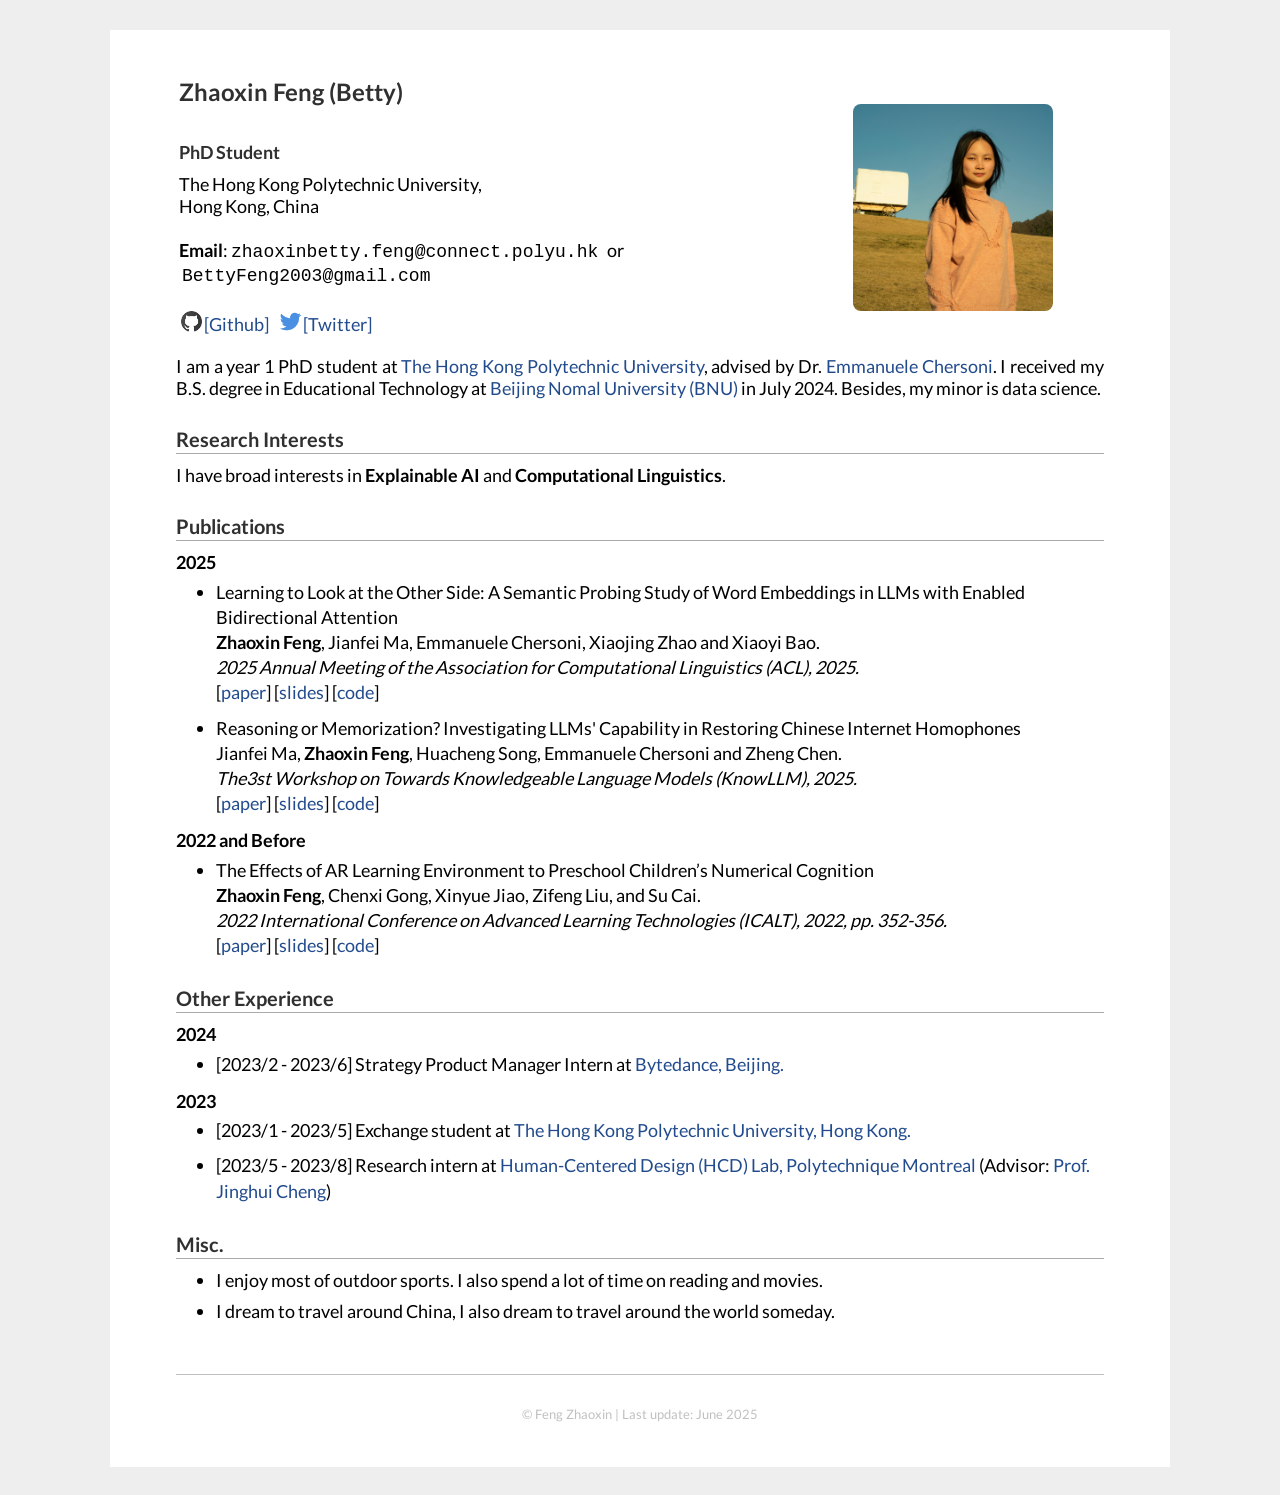
==== index.html @ 7f2de6f5 "add knowFM paper" ====
<!DOCTYPE html PUBLIC "-//W3C//DTD XHTML 1.1//EN"
  "http://www.w3.org/TR/xhtml11/DTD/xhtml11.dtd">
<html xmlns="http://www.w3.org/1999/xhtml" xml:lang="en">
<head>
<link rel="shortcut icon" href="myIcon.ico">
<meta http-equiv="Content-Type" content="text/html;charset=utf-8" />
<meta name="keywords" content="Zhaoxin Feng"> 
<meta name="description" content="Zhaoxin Feng's Homepage">
<link rel="stylesheet" href="jemdoc.css" type="text/css">
<title>Zhaoxin Feng's Homepage</title>

</head>
<body>
<div id="layout-content" style="margin-top:25px">
<table>
	<tbody>
		<tr>
			<td width="670">
				<div id="toptitle">					
					<h1> Zhaoxin Feng (Betty) </h1> 
				</div>

				<h3>PhD Student</h3>
				<p>
					The Hong Kong Polytechnic University, <br>
					Hong Kong, China <br>
					<br>
					<b>Email</b>: <tt>zhaoxinbetty.feng@connect.polyu.hk</tt> &nbsp or  &nbsp<tt>BettyFeng2003@gmail.com</tt> <br>
					<br>
					<!-- <a href="https://iwangjian.github.io/pdf/Jian_Wang_CV.pdf"><img src="pic/cv-96.png" height="25px" style="margin-bottom:-3px" >[Curriculum Vitae]</a> &nbsp -->
					<!-- <a href=""><img src="pic/cv-96.png" height="25px" style="margin-bottom:-3px" >[Curriculum Vitae]</a> &nbsp -->
					<a href="https://github.com/Zhaoxin-Feng"><img src="pic/github-96.png" height="25px" style="margin-bottom:-3px">[Github]</a> &nbsp
					<!-- <a href="https://zhaoxin-feng.github.io/pdf/recommodation_letter.pdf"><img src="pic/google-scholar-96.png" height="25px" style="margin-bottom:-3px">[Recommendation Letter]</a> &nbsp -->
					<a href="https://twitter.com/FengZhaoxin"><img src="pic/twitter-90.png" height="25px" style="margin-bottom:-3px">[Twitter]</a>
				
				</p>
			
			</td>
			<td>
				<img src="pic/zhaoxin.png" id="potrait" width="200"><br>
			</td>
		</tr><tr>
	</tr></tbody>
</table>


<p style="text-align:justify";>
	I am a year 1 PhD student at <a href="https://www.polyu.edu.hk/">The Hong Kong Polytechnic University</a>, 
	advised by Dr. <a href="https://scholar.google.com/citations?user=_W8e_r8AAAAJ&hl=en&oi=ao" target="_blank"> Emmanuele Chersoni</a>.
	I received my B.S. degree in Educational Technology at <a href="https://english.bnu.edu.cn/">Beijing Nomal University (BNU)</a> in July 2024. Besides, my minor is data science.
</p>


<h2>Research Interests</h2>
<p style="text-align:justify";>
	I have broad interests in <b>Explainable AI</b> and <b>Computational Linguistics</b>. 
	</ul>
</p>

<!-- <h2>Core Coursework</h2>
<ul>
	<li> 
		<b>[Computer Science]:</b> Deep Learning(92), Introduction to Interactive Python Programming(91), Introduction to Pattern Recognition(80), 
		Computer Programming(91), Computer Network(93), VR/AR Scenario Design(98), Design and Development of Multimedia and Online Teaching Resources(94)
		Fundamentals of Computer Application(98),Object-Oriented Programming Java(96), Principles of Database Systems(79), Operating systems(94), 
		Principles of Computer Organization(81), Software Engineering(Not Yet Scored), Computer Network Programming(Not Yet Scored), Data Structure(Not Yet Scored)
	</li>
	<li> 
		<b>[Mathemetics]:</b> Discrete Mathematics(99), Mathematical modeling(92), Probability Theory and Mathematical Statistics(94), Multivariable Calculus and Linear Algebra(87), 
		Single Variable Calculus(84), Probability Theory and Stochastic Processes(86)
    </li>
    <li> 
		<b>[Others]:</b> Information Resource Retrieval and Utilization(96)
	</li>
</ul> -->


<h2>Publications</h2> 
<!-- <p><b>Currently Writing</b></p>
<ul>
	<li> <p style="margin-left: 0px; line-height: 140%; margin-top: 10px; margin-bottom: 10px;">
		A study on the vocational competitiveness of education subjective students: Based on text mining methods<br> 
		<b>Zhaoxin Feng</b> and Jiang Han<br> 
		Role: Texting mining and thesis writing.
	    </p> 
    </li> -->
</ul>

<p><b>2025</b></p>
<ul>
	<li> <p style="margin-left: 0px; line-height: 140%; margin-top: 10px; margin-bottom: 10px;">
		Learning to Look at the Other Side: A Semantic Probing Study of Word Embeddings in LLMs with Enabled Bidirectional Attention<br> 
		<b>Zhaoxin Feng</b>, Jianfei Ma, Emmanuele Chersoni, Xiaojing Zhao and Xiaoyi Bao. <br> 
		<i>2025 Annual Meeting of the Association for Computational Linguistics (ACL), 2025.</i> <br>
		[<a href="https://zhaoxin-feng.github.io/pdf/ACL2025.pdf">paper</a>]
		[<a href="https://zhaoxin-feng.github.io/pdf/ACL2025_slides.pdf">slides</a>]
		[<a href="https://github.com/Zhaoxin-Feng/semantic-probing-2025">code</a>]<br>
	    </p> 
    </li>
	<li> <p style="margin-left: 0px; line-height: 140%; margin-top: 10px; margin-bottom: 10px;">
		Reasoning or Memorization? Investigating LLMs' Capability in Restoring Chinese Internet Homophones<br> 
		Jianfei Ma, <b>Zhaoxin Feng</b>, Huacheng Song, Emmanuele Chersoni and Zheng Chen. <br> 
		<i>The3st Workshop on Towards Knowledgeable Language Models (KnowLLM), 2025.</i> <br>
		[<a href="">paper</a>]
		[<a href="">slides</a>]
		[<a href="">code</a>]<br>
	    </p> 
    </li>
</ul>

<p><b>2022 and Before</b></p>
<ul>
	<li> <p style="margin-left: 0px; line-height: 140%; margin-top: 10px; margin-bottom: 10px;">
		The Effects of AR Learning Environment to Preschool Children’s Numerical Cognition<br> 
		<b>Zhaoxin Feng</b>, Chenxi Gong, Xinyue Jiao, Zifeng Liu, and Su Cai. <br> 
		<i>2022 International Conference on Advanced Learning Technologies (ICALT), 2022, pp. 352-356.</i> <br>
		[<a href="https://zhaoxin-feng.github.io/pdf/Conference_Paper.pdf">paper</a>]
		[<a href="https://zhaoxin-feng.github.io/pdf/slides.pdf">slides</a>]
		[<a href="https://github.com/Zhaoxin-Feng/NumbersWonderland">code</a>]<br>
	    </p> 
    </li>
</ul>


<!-- <h2>Award</h2>
<ul style="list-style-type:none"> 
<p style="line-height: 120%; margin-left: 0px; margin-top: 8pt; margin-bottom: 8pt;">
	<li>
		[International][2021/11] Gold Award of <a href="https://2021.igem.org/Main_Page">
			International Genetically Engineered Machine competition </a>
	</li>
	<li>
		[National][2021/12] Second Prize of <a href="https://www.cms.org.cn/en/">
			15th Chinese Mathematics Competition</a>
	</li>
	<li>
		[National][2021/7] First Prize of <a href="http://www.eaedu.org.cn/">
			National English Proficiency Competition for Colleges and Universities</a>
	</li>
	<li>
		[University][2022/12] First-Class Academic Scholarship of Beijing Normal University
	</li>
	<li>
		[University][2022/12] First Prize Scholarship for Competitions
	</li>
	<li>
		[University][2022/12] Merit Award for Outstanding Students
	</li>
	<li>
		[University][2022/12] Volunteer Service Award
	</li>
	<li>
		[University][2022/8] Third Prize of Jingshi undergraduate student research competition
	</li>
	<li>
		[University][2022/6] Third Prize of Beijing Normal University Innovation and Entrepreneurship Competition
	</li>
	<li>
		[University][2021/12] Second-Class Academic Scholarship of Beijing Normal University
	</li>
	<li>
		[University][2021/12] Second Prize Scholarship for Competitions
	</li>
</p>
</ul> -->

<h2>Other Experience</h2> 
<!-- <p><b>2021</b></p>
<ul>
	<li> <p style="margin-left: 0px; line-height: 140%; margin-top: 10px; margin-bottom: 10px;">
		[2021/5 - 2021/11] Research intern at <a href="https://ar.bnu.edu.cn/">"AR/VR"+ education lab</a> (Advisor: <a href="https://scholar.google.com/citations?user=WJH4yHUAAAAJ&hl=en">Prof. Su Cai</a>)<br>
		Project: The Effects of AR Learning Environment to Preschool Children’s Numerical Cognition<br> 
		Role: Application Developing, experiment design, data analysis, and paper writing.<a href="https://zhaoxin-feng.github.io/pdf/recommodation_letter.pdf">[Reference letter]</a>
	    </p> 
    </li>
</ul> -->
<!-- <p><b>2022</b></p>
<ul>
	<li> <p style="margin-left: 0px; line-height: 140%; margin-top: 10px; margin-bottom: 10px;">
		[2022/4 - 2023/5] Project participant (Advisor: <a href="https://scholar.google.com/citations?user=Eqs5QwwAAAAJ&hl=zh-CN">Prof. Renfen Hu</a>)<br> 
		Project: Development of a Multidimensional Chinese Educational Text Evaluation System <br>
		Role: Proposal design, feature engineering, model training.
	    </p> 
    </li>
	<li> <p style="margin-left: 0px; line-height: 140%; margin-top: 10px; margin-bottom: 10px;">
		[2022/10 - 2023/1] Research intern at <a href="http://english.psych.cas.cn/">Institute of psychology, Chinese Academy of Sciences</a> (Advisor: <a href="https://scholar.google.com/citations?user=59HM5VgAAAAJ&hl=en">Prof. Jingyu Zhang</a>)<br>
		Role: Data analysis (Python and R).<a href="https://zhaoxin-feng.github.io/pdf/CAS_reference_letter.pdf">[Reference letter]</a>
	    </p> 
    </li>
</ul> -->
<p><b>2024</b></p>
<ul>
	<li> <p style="margin-left: 0px; line-height: 140%; margin-top: 10px; margin-bottom: 10px;">
		[2023/2 - 2023/6] Strategy Product Manager Intern at <a href="https://www.bytedance.com/en/">Bytedance, Beijing.</a> 
    </li>
</ul>

<p><b>2023</b></p>
<ul>
	<!-- <li> <p style="margin-left: 0px; line-height: 140%; margin-top: 10px; margin-bottom: 10px;">
		[2023/2 - 2023/5] Project participant (Advisor: <a href="https://scholar.google.com/citations?user=TJxt0-0AAAAJ&hl=en">Prof. Jingjing Zhang</a>)<br> 
		Project: A study on the vocational competitiveness of education subjective students: Based on text mining methods <br>
		Role: Crawling data, proposal design, texting mining and paper writing.
	    </p> 
    </li> -->
	<li> <p style="margin-left: 0px; line-height: 140%; margin-top: 10px; margin-bottom: 10px;">
		[2023/1 - 2023/5] Exchange student at <a href="https://www.polyu.edu.hk/">The Hong Kong Polytechnic University, Hong Kong.</a> 
    </li>
	<li> <p style="margin-left: 0px; line-height: 140%; margin-top: 10px; margin-bottom: 10px;">
		[2023/5 - 2023/8] Research intern at <a href="https://jhcheng.me/lab/">Human-Centered Design (HCD) Lab, Polytechnique Montreal</a> (Advisor: <a href="https://scholar.google.com/citations?hl=en&user=ebhZJVEAAAAJ&view_op=list_works&sortby=pubdate">Prof. Jinghui Cheng</a>)<br>
		<!-- Project: Understanding the Characteristics of internet slangs in Open Source Issue Discussions<br> 
		Role: Crawling data, proposal design, text mining. -->
	    </p> 
    </li>
</ul>

<!-- <h2>Others</h2>
<p style="margin-left: 0px; line-height: 120%; margin-top: 15px; margin-bottom: 15px;">
    <strong>Skills</strong> <br> 
</p>
	<ul style="list-style-type:none">
		<li>Python, Java, C, Git, HTML, CSS, JavaScript, PHP, Pytorch, Tensorflow 2, Flask, Unity3D, Vuforia</li>
		<li>Chinese (native) , English (IELTS 7.0), Cantonese(beginner)</li>
	</ul>
	
<p style="margin-left: 0px; line-height: 120%; margin-top: 15px; margin-bottom: 15px;">
    <strong> Coding projects of some courses</strong> <br>
</p>
	<ul style="list-style-type:none">
		<li>Designed and developed an application which aimed to help children learn arithmetic by Unity3D and Vuforia.[<a href="https://github.com/Zhaoxin-Feng/NumbersWonderland">code</a>]</li>
		<li>Implemented Some machine learning algorithms by Python.[<a href="https://github.com/Zhaoxin-Feng/Python-machine-learning">code</a>]</li>
		<li>Completed a CNN project "Deep learning-based face age prediction" by using Pytorch. [<a href="https://zhaoxin-feng.github.io/pdf/CNN_pre.pdf">slides</a>]
		<li>Develop some interesting Java applications.[<a href="https://github.com/Zhaoxin-Feng/Java_applications">code</a>]</li>
		<li>Developed an robot by RASA (an open-source machine learning framework to automate text-based conversations).[<a href="https://github.com/Zhaoxin-Feng/A_RASA_Project">code</a>]</li>
		<li>Designed and developed a book recommendation system (used HTML, CSS, JavaScript, PHP, apache), which would provide a reading ability test to confirm 
			student’s reading level in advance.[<a href="https://github.com/Zhaoxin-Feng/BookSystemWeb">code</a>]</li>
		<li>Implemented Some machine learning algorithms by R.[<a href="https://github.com/Zhaoxin-Feng/R_scripts">code</a>]</li>
	</ul> -->


<!-- <h2>Useful Resources</h2> -->
<!-- <ul style="list-style-type:none">

	<li> <a href="https://aideadlin.es/?sub=ML,NLP,DM" target="_blank">⏳ AI Conference Deadlines</a>: Countdowns to top CV/NLP/ML/Robotics/AI conference deadlines. </li>
	<li> <a href="https://www.bilibili.com/video/BV18v411n7mr" target="_blank">📝 Writing Perfect Papers</a>: A long talk on how to write perfect papers (by Prof. Baochun Li @UofT). </li>
	<li> <a href="https://ruder.io/" target="_blank">📰 Sebastian Ruder's Blog</a>: Sebastian Ruder's blog with deep insights about NLP/ML/DL.</li>
	<li> <a href="https://lilianweng.github.io/" target="_blank">🍑 Lilian Weng's Blog</a>:  Lilian Weng's blog with broad learning notes about DL/NLP.</li>
	<li> <a href="https://jalammar.github.io/" target="_blank">📸 Jay Alammar's Blog</a>: Visualizations and animations for many language models (Transformer, BERT, etc). </li>
	<li> <a href="https://kexue.fm/" target="_blank">📡 Scientific Spaces</a>: Jianlin Su's blog (in Chinese) about ML|NLP theories with deep explorations.</li>
	<li> <a href="https://github.com/zhijing-jin/nlp-phd-global-equality" target="_blank">👩‍🎓 Global Equality for PhDs</a>: Resources to help global equality for PhDs in NLP/AI. </li>
	
</ul> -->

<h2> Misc. </h2>
<ul>
    <li> <p>
		  I enjoy most of outdoor sports. I also spend a lot of time on reading and movies. </p> 
	</li>
	<li> <p>
		I dream to travel around China, I also dream to travel around the world someday.</p> 
	</li>
</ul>


<div id="footer">
	<div id="footer-text"></div>
        <!-- <p><center>
      	<div id="clustrmaps-widget" style="width:10%">
		<script type="text/javascript" id="clstr_globe" src="//cdn.clustrmaps.com/globe.js?d=wqRaVUI2MAtD2jUaE9nacGIJuhOtnMyYPFP9kaKVCrs"></script>
        </div> -->
	<p>
		<center>
        <br> &copy; Feng Zhaoxin | Last update: June 2025
		</center>
	</p>		
</div>

</body>
</html>
---- jemdoc.css ----
/* Default css file for jemdoc. */

/* latin-ext */
@font-face {
	font-family: 'Lato';
	font-style: normal;
	font-weight: 100;
	src: url(fonts/lato/S6u8w4BMUTPHh30AUi-qNiXg7eU0.woff2) format('woff2');
	unicode-range: U+0100-024F, U+0259, U+1E00-1EFF, U+2020, U+20A0-20AB, U+20AD-20CF, U+2113, U+2C60-2C7F, U+A720-A7FF;
}
/* latin */
@font-face {
	font-family: 'Lato';
	font-style: normal;
	font-weight: 100;
	src: url(fonts/lato/S6u8w4BMUTPHh30AXC-qNiXg7Q.woff2) format('woff2');
	unicode-range: U+0000-00FF, U+0131, U+0152-0153, U+02BB-02BC, U+02C6, U+02DA, U+02DC, U+2000-206F, U+2074, U+20AC, U+2122, U+2191, U+2193, U+2212, U+2215, U+FEFF, U+FFFD;
}
/* latin-ext */
@font-face {
	font-family: 'Lato';
	font-style: normal;
	font-weight: 300;
	src: url(fonts/lato/S6u9w4BMUTPHh7USSwaPGQ3q5d0N7w.woff2) format('woff2');
	unicode-range: U+0100-024F, U+0259, U+1E00-1EFF, U+2020, U+20A0-20AB, U+20AD-20CF, U+2113, U+2C60-2C7F, U+A720-A7FF;
}
/* latin */
@font-face {
	font-family: 'Lato';
	font-style: normal;
	font-weight: 300;
	src: url(fonts/lato/S6u9w4BMUTPHh7USSwiPGQ3q5d0.woff2) format('woff2');
	unicode-range: U+0000-00FF, U+0131, U+0152-0153, U+02BB-02BC, U+02C6, U+02DA, U+02DC, U+2000-206F, U+2074, U+20AC, U+2122, U+2191, U+2193, U+2212, U+2215, U+FEFF, U+FFFD;
}
/* latin-ext */
@font-face {
	font-family: 'Lato';
	font-style: normal;
	font-weight: 400;
	src: url(fonts/lato/S6uyw4BMUTPHjxAwXiWtFCfQ7A.woff2) format('woff2');
	unicode-range: U+0100-024F, U+0259, U+1E00-1EFF, U+2020, U+20A0-20AB, U+20AD-20CF, U+2113, U+2C60-2C7F, U+A720-A7FF;
}
/* latin */
@font-face {
	font-family: 'Lato';
	font-style: normal;
	font-weight: 400;
	src: url(fonts/lato/S6uyw4BMUTPHjx4wXiWtFCc.woff2) format('woff2');
	unicode-range: U+0000-00FF, U+0131, U+0152-0153, U+02BB-02BC, U+02C6, U+02DA, U+02DC, U+2000-206F, U+2074, U+20AC, U+2122, U+2191, U+2193, U+2212, U+2215, U+FEFF, U+FFFD;
}
/* latin-ext */
@font-face {
	font-family: 'Lato';
	font-style: normal;
	font-weight: 700;
	src: url(fonts/lato/S6u9w4BMUTPHh6UVSwaPGQ3q5d0N7w.woff2) format('woff2');
	unicode-range: U+0100-024F, U+0259, U+1E00-1EFF, U+2020, U+20A0-20AB, U+20AD-20CF, U+2113, U+2C60-2C7F, U+A720-A7FF;
}
/* latin */
@font-face {
	font-family: 'Lato';
	font-style: normal;
	font-weight: 700;
	src: url(fonts/lato/S6u9w4BMUTPHh6UVSwiPGQ3q5d0.woff2) format('woff2');
	unicode-range: U+0000-00FF, U+0131, U+0152-0153, U+02BB-02BC, U+02C6, U+02DA, U+02DC, U+2000-206F, U+2074, U+20AC, U+2122, U+2191, U+2193, U+2212, U+2215, U+FEFF, U+FFFD;
  }
  /* latin-ext */
  @font-face {
	font-family: 'Lato';
	font-style: normal;
	font-weight: 900;
	src: url(fonts/lato/S6u9w4BMUTPHh50XSwaPGQ3q5d0N7w.woff2) format('woff2');
	unicode-range: U+0100-024F, U+0259, U+1E00-1EFF, U+2020, U+20A0-20AB, U+20AD-20CF, U+2113, U+2C60-2C7F, U+A720-A7FF;
}
/* latin */
@font-face {
	font-family: 'Lato';
	font-style: normal;
	font-weight: 900;
	src: url(fonts/lato/S6u9w4BMUTPHh50XSwiPGQ3q5d0.woff2) format('woff2');
	unicode-range: U+0000-00FF, U+0131, U+0152-0153, U+02BB-02BC, U+02C6, U+02DA, U+02DC, U+2000-206F, U+2074, U+20AC, U+2122, U+2191, U+2193, U+2212, U+2215, U+FEFF, U+FFFD;
}
  
table#tlayout {
    border: none;
    border-collapse: separate;
    background: white;
}
/*
body {
	background: white;
	padding-bottom: 8px;
	margin: 0;
}
*/
html {
  background-color: #eeeeee; 
}

body { 
  font-family: 'Lato', Calibri, sans-serif;
  color: #000;
  background-color: #ffffff; 
  text-align:left; /* for IE */
  margin-top: 30px; 
  margin-bottom: 30px;
  margin-left: auto;
  margin-right: auto;
  padding-left:  50px;
  padding-right: 50px;
  padding-top: 10px;
  padding-bottom: 30px;
  max-width: 960px;
}

#layout-menu {
	background: #f6f6f6;
	border: 1px solid #dddddd;
	padding-top: 0.5em;
	padding-left: 8px;
	padding-right: 8px;
	font-size: 1.0em;
	width: auto;
	white-space: nowrap;
    text-align: left;
    vertical-align: top;
}

#layout-menu td {
	background: #f4f4f4;
    vertical-align: top;
}

#layout-content {
	padding-top: 0.0em;
	padding-left: 1.0em;
	padding-right: 1.0em;
    border: none;
    background: white;
    text-align: left;
    vertical-align: top;
}

#layout-menu a {
	line-height: 1.5em;
	margin-left: 0.5em;
}

pre, tt {
	font-size: 18px;
}

a, a > tt {
	color: #224b8d;
	text-decoration: none;
}

a:hover {
	border-bottom: 1px gray dotted;
}

#layout-menu a.current:link, #layout-menu a.current:visited {
	color: #022b6d;
	border-bottom: 1px gray solid;
}
#layout-menu a:link, #layout-menu a:visited, #layout-menu a:hover {
	color: #527bbd;
	text-decoration: none;
}
#layout-menu a:hover {
	text-decoration: none;
}

div.menu-category {
	border-bottom: 1px solid gray;
	margin-top: 0.8em;
	padding-top: 0.2em;
	padding-bottom: 0.1em;
	font-weight: bold;
}

div.menu-item {
	padding-left: 16px;
	text-indent: -16px;
}

div#toptitle {
	padding-bottom: 0.2em;
	margin-bottom: 1.5em;
	/*border-bottom: 3px double gray;*/
}

/* Reduce space if we begin the page with a title. */
div#toptitle + h2, div#toptitle + h3 {
	margin-top: 0em;
}

div#subtitle {
	margin-top: 0.0em;
	margin-bottom: 0.0em;
	padding-top: 0em;
	padding-bottom: 0.1em;
}

em {
	font-style: italic;
}

strong {
	font-weight: bold;
}

h1, h2, h3 {
	font-weight: 700;
	margin-top: 0.7em;
	margin-bottom: 0.5em;
	padding-bottom: 0.2em;
	line-height: 1.0;
	padding-top: 0.5em;
	border-bottom: 1px solid #aaaaaa;
}

h1 {
	font-size: 24px;
	padding-bottom: 0.3em;
	color: #313030;
}

h2 {
	font-size: 20px;
	padding-top: 0.8em;
	color:#313030;
}

h3 {
	font-size: 18px;
	border-bottom: none;
	color: #313030;
}

h2 + h3 {
    padding-top: 0.2em;
}

p {
	font-family: 'Lato';
	font-style: normal;
	font-size: 18px;
	font-weight: 400;
	margin-top: 0.0em;
	margin-bottom: 0.8em;
	padding: 0;
	line-height: 22px;
}

pre {
	padding: 0;
	margin: 0;
}

div#footer {
	font-size: small;
	border-top: 1px solid #c0c0c0;
	padding-top: 0.1em;
	margin-top: 4.0em;
	color: #c0c0c0;
}

div#footer a {
	color: #80a0b0;
}

div#footer-text {
	float: left;
	padding-bottom: 8px;
}

ul, ol, dl {
	margin-top: 0.2em;
	padding-top: 0;
	margin-bottom: 0.8em;
}

dt {
	margin-top: 0.5em;
	margin-bottom: 0;
}

dl {
	margin-left: 20px;
}

dd {
	color: #222222;
}

dd > *:first-child {
	margin-top: 0;
}

ul {
	list-style-position: outside;
	list-style-type: disc;
}

p + ul, p + ol {
	margin-top: -0.5em;
}

li {
	font-size: 18px;
	margin-top:0.5em;
}

ol {
	list-style-position: outside;
	list-style-type: decimal;
}

li p, dd p {
	margin-bottom: 0.3em;
}


ol ol {
	list-style-type: lower-alpha;
}

ol ol ol {
	list-style-type: lower-roman;
}

p + div.codeblock {
	margin-top: -0.6em;
}

div.codeblock, div.infoblock {
	margin-right: 0%;
	margin-top: 1.2em;
	margin-bottom: 1.3em;
}

div.blocktitle {
	font-weight: bold;
	color: #cd7b62;
	margin-top: 1.2em;
	margin-bottom: 0.1em;
}

div.blockcontent {
	border: 1px solid silver;
	padding: 0.3em 0.5em;
}

div.infoblock > div.blockcontent {
	background: #ffffee;
}

div.blockcontent p + ul, div.blockcontent p + ol {
	margin-top: 0.4em;
}

div.infoblock p {
	margin-bottom: 0em;
}

div.infoblock li p, div.infoblock dd p {
	margin-bottom: 0.5em;
}

div.infoblock p + p {
	margin-top: 0.8em;
}

div.codeblock > div.blockcontent {
	background: #f6f6f6;
}

span.pycommand {
	color: #000070;
}

span.statement {
	color: #008800;
}
span.builtin {
	color: #000088;
}
span.special {
	color: #990000;
}
span.operator {
	color: #880000;
}
span.error {
	color: #aa0000;
}
span.comment, span.comment > *, span.string, span.string > * {
	color: #606060;
}

@media print {
	#layout-menu { display: none; }
}

#fwtitle {
	margin: 2px;
}

#fwtitle #toptitle {
	padding-left: 0.5em;
	margin-bottom: 0.5em;
}

#layout-content h1:first-child, #layout-content h2:first-child, #layout-content h3:first-child {
	margin-top: -0.7em;
}

div#toptitle h1, #layout-content div#toptitle h1 {
	margin-bottom: 0.0em;
	padding-bottom: 0.1em;
	padding-top: 0;
	margin-top: 0.5em;
	border-bottom: none;
}

img.eq {
	padding: 0;
	padding-left: 0.1em;
	padding-right: 0.1em;
	margin: 0;
}

img.eqwl {
	padding-left: 2em;
	padding-top: 0.6em;
	padding-bottom: 0.2em;
	margin: 0;
}

table + table {
    margin-top: 1em;
}

tr.heading {
    font-weight: bold;
    border-bottom: 2px solid black;
}

img {
    border-radius: 1em;
}
#potrait{
	border-radius: 0.5em;
}
table.imgtable, table.imgtable td {
    border: none;
    text-align: left;
}
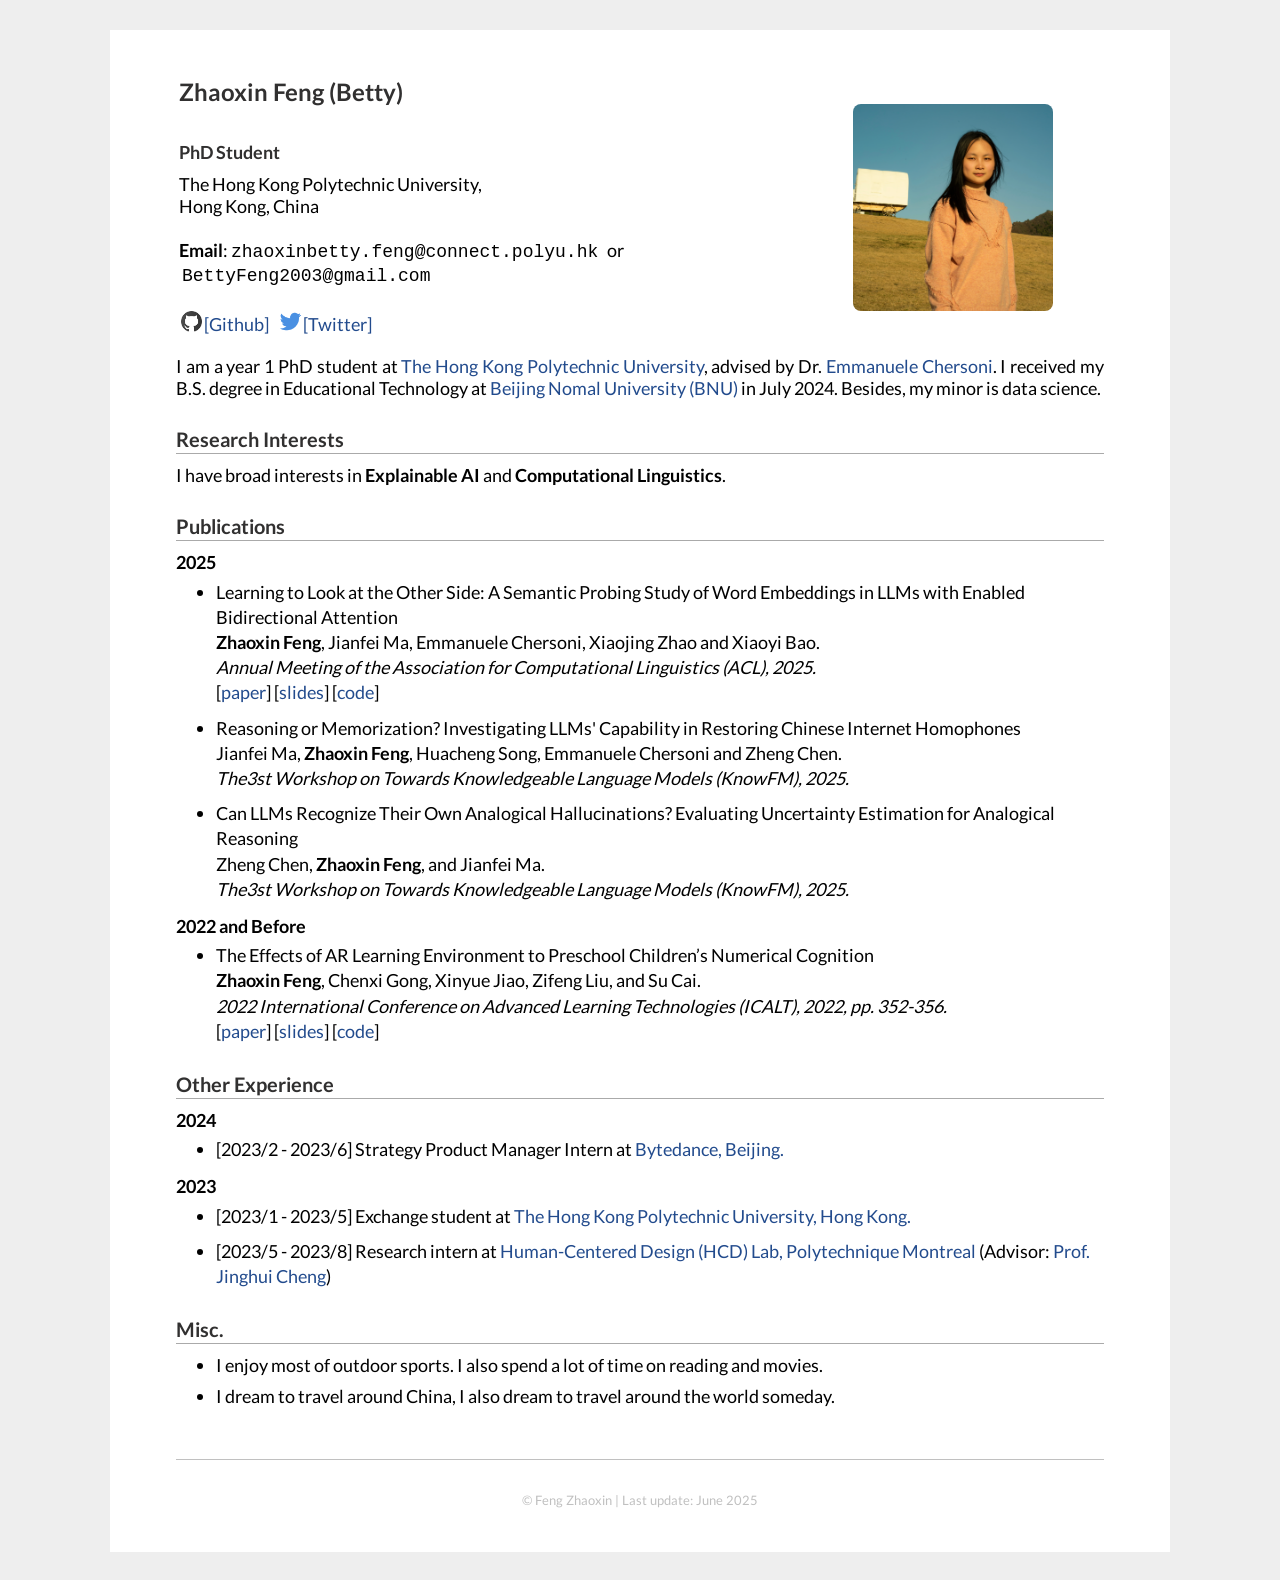
==== commit 39adb19d: "add a new paper" ====
--- a/index.html
+++ b/index.html
@@ -91,7 +91,7 @@
 	<li> <p style="margin-left: 0px; line-height: 140%; margin-top: 10px; margin-bottom: 10px;">
 		Learning to Look at the Other Side: A Semantic Probing Study of Word Embeddings in LLMs with Enabled Bidirectional Attention<br> 
 		<b>Zhaoxin Feng</b>, Jianfei Ma, Emmanuele Chersoni, Xiaojing Zhao and Xiaoyi Bao. <br> 
-		<i>2025 Annual Meeting of the Association for Computational Linguistics (ACL), 2025.</i> <br>
+		<i>Annual Meeting of the Association for Computational Linguistics (ACL), 2025.</i> <br>
 		[<a href="https://zhaoxin-feng.github.io/pdf/ACL2025.pdf">paper</a>]
 		[<a href="https://zhaoxin-feng.github.io/pdf/ACL2025_slides.pdf">slides</a>]
 		[<a href="https://github.com/Zhaoxin-Feng/semantic-probing-2025">code</a>]<br>
@@ -100,10 +100,19 @@
 	<li> <p style="margin-left: 0px; line-height: 140%; margin-top: 10px; margin-bottom: 10px;">
 		Reasoning or Memorization? Investigating LLMs' Capability in Restoring Chinese Internet Homophones<br> 
 		Jianfei Ma, <b>Zhaoxin Feng</b>, Huacheng Song, Emmanuele Chersoni and Zheng Chen. <br> 
-		<i>The3st Workshop on Towards Knowledgeable Language Models (KnowLLM), 2025.</i> <br>
-		[<a href="">paper</a>]
+		<i>The3st Workshop on Towards Knowledgeable Language Models (KnowFM), 2025.</i> <br>
+		<!-- [<a href="">paper</a>]
 		[<a href="">slides</a>]
-		[<a href="">code</a>]<br>
+		[<a href="">code</a>]<br> -->
+	    </p> 
+    </li>
+		<li> <p style="margin-left: 0px; line-height: 140%; margin-top: 10px; margin-bottom: 10px;">
+		Can LLMs Recognize Their Own Analogical Hallucinations? Evaluating Uncertainty Estimation for Analogical Reasoning<br> 
+		Zheng Chen, <b>Zhaoxin Feng</b>, and Jianfei Ma. <br> 
+		<i>The3st Workshop on Towards Knowledgeable Language Models (KnowFM), 2025.</i> <br>
+		<!-- [<a href="">paper</a>]
+		[<a href="">slides</a>]
+		[<a href="">code</a>]<br> -->
 	    </p> 
     </li>
 </ul>
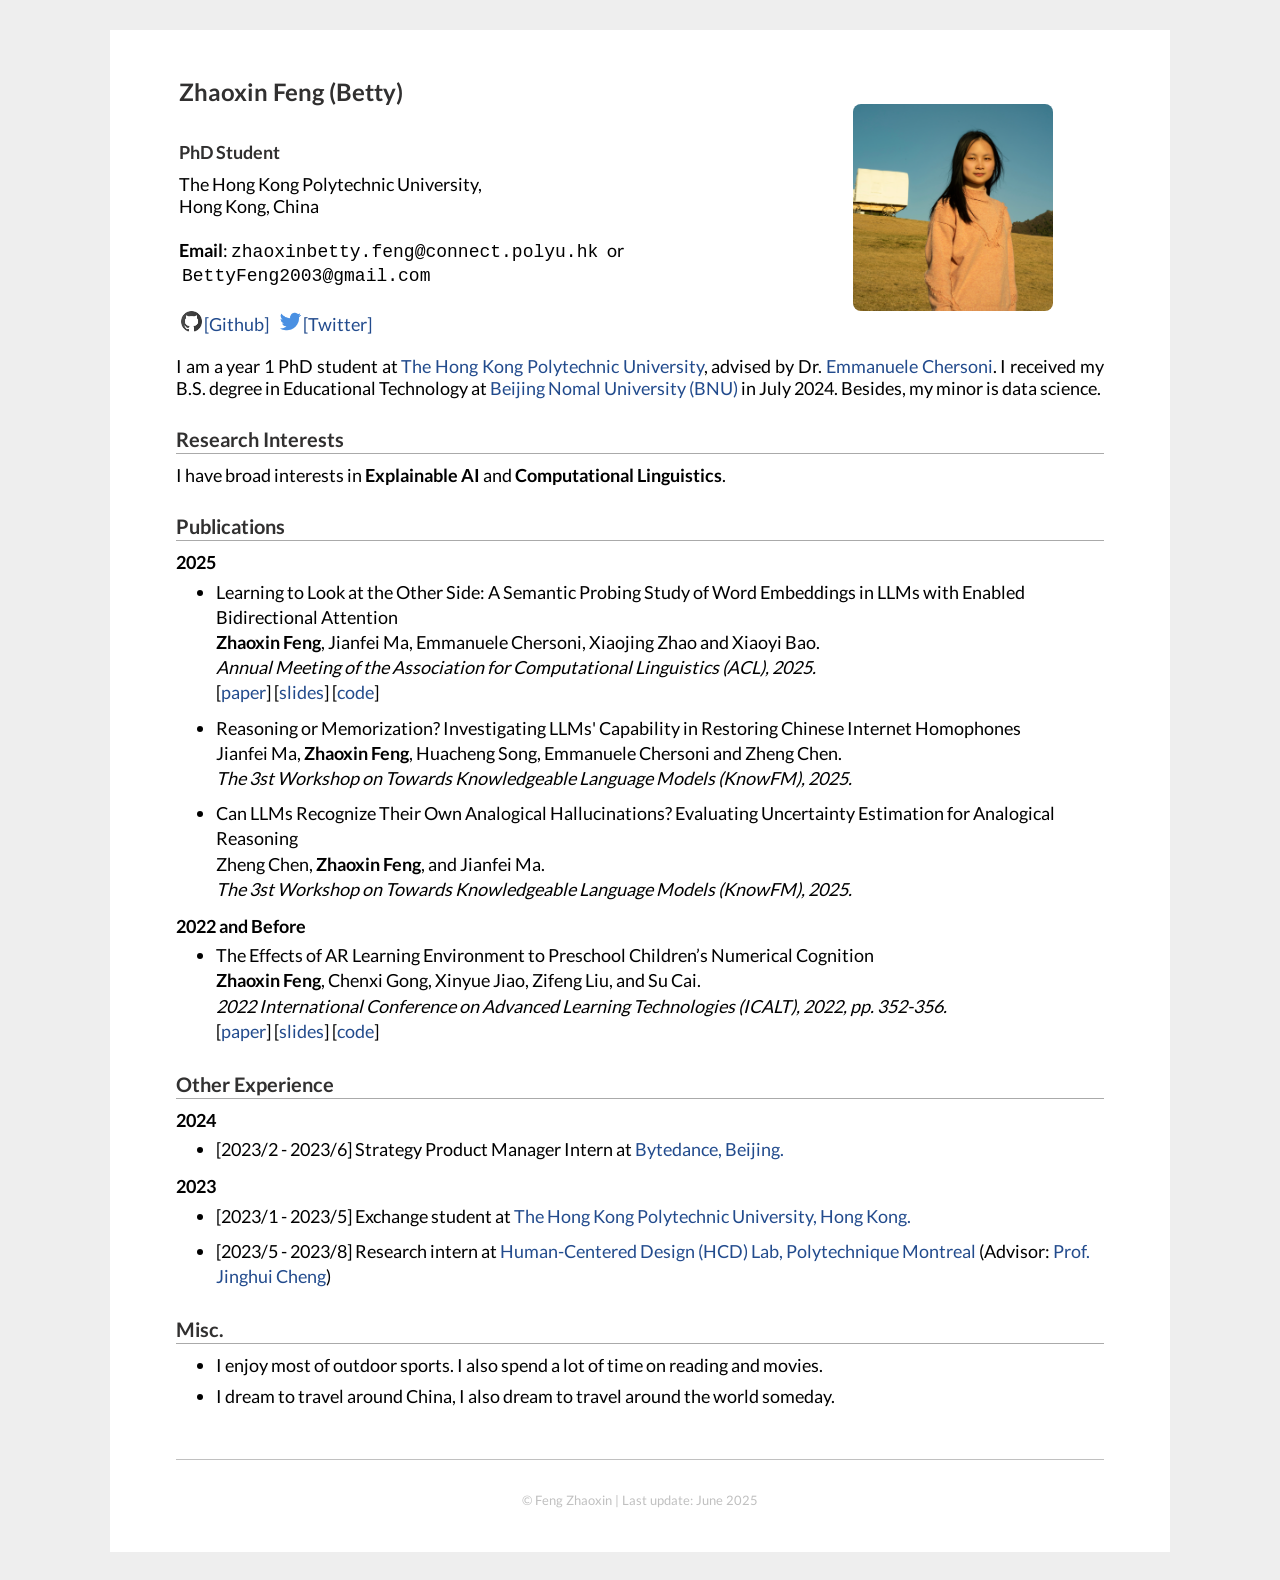
==== commit a588cb2f: "add a blank space" ====
--- a/index.html
+++ b/index.html
@@ -100,7 +100,7 @@
 	<li> <p style="margin-left: 0px; line-height: 140%; margin-top: 10px; margin-bottom: 10px;">
 		Reasoning or Memorization? Investigating LLMs' Capability in Restoring Chinese Internet Homophones<br> 
 		Jianfei Ma, <b>Zhaoxin Feng</b>, Huacheng Song, Emmanuele Chersoni and Zheng Chen. <br> 
-		<i>The3st Workshop on Towards Knowledgeable Language Models (KnowFM), 2025.</i> <br>
+		<i>The 3st Workshop on Towards Knowledgeable Language Models (KnowFM), 2025.</i> <br>
 		<!-- [<a href="">paper</a>]
 		[<a href="">slides</a>]
 		[<a href="">code</a>]<br> -->
@@ -109,7 +109,7 @@
 		<li> <p style="margin-left: 0px; line-height: 140%; margin-top: 10px; margin-bottom: 10px;">
 		Can LLMs Recognize Their Own Analogical Hallucinations? Evaluating Uncertainty Estimation for Analogical Reasoning<br> 
 		Zheng Chen, <b>Zhaoxin Feng</b>, and Jianfei Ma. <br> 
-		<i>The3st Workshop on Towards Knowledgeable Language Models (KnowFM), 2025.</i> <br>
+		<i>The 3st Workshop on Towards Knowledgeable Language Models (KnowFM), 2025.</i> <br>
 		<!-- [<a href="">paper</a>]
 		[<a href="">slides</a>]
 		[<a href="">code</a>]<br> -->
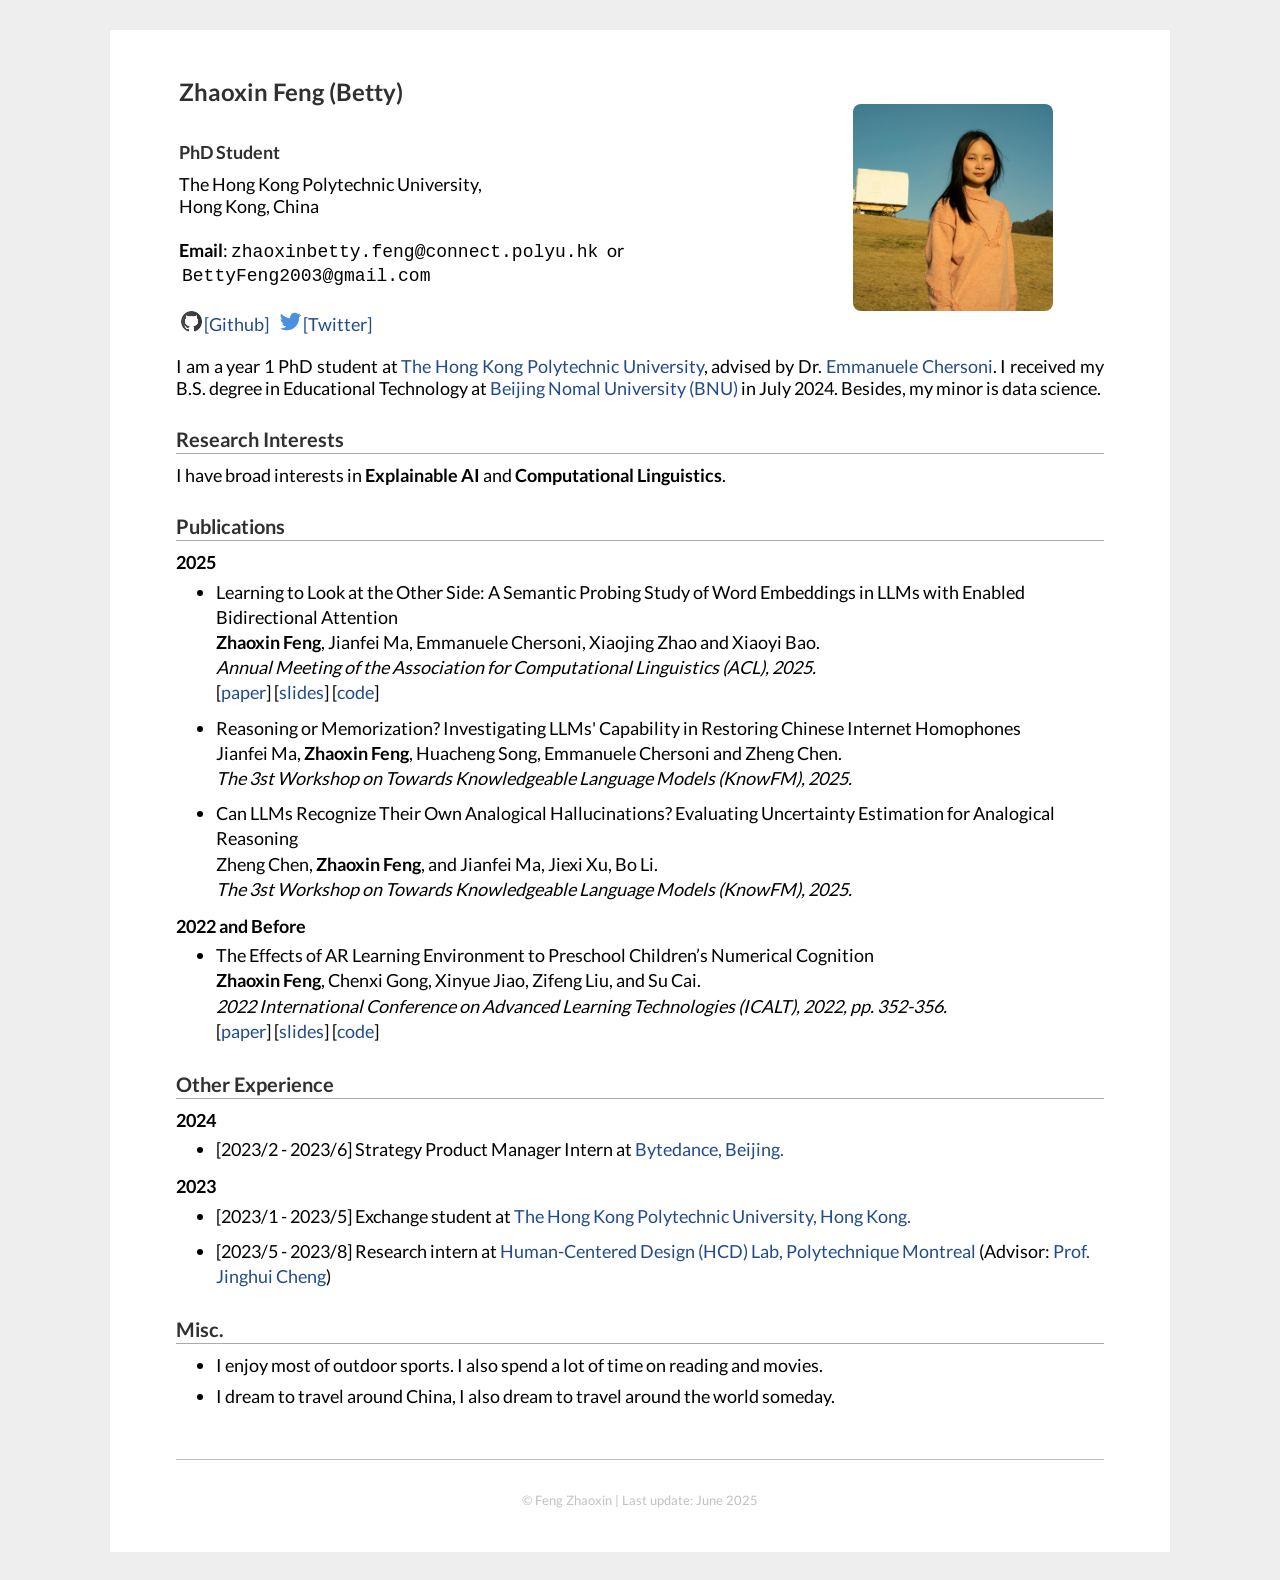
==== commit 71cafe56: "update the authorlist" ====
--- a/index.html
+++ b/index.html
@@ -108,7 +108,7 @@
     </li>
 		<li> <p style="margin-left: 0px; line-height: 140%; margin-top: 10px; margin-bottom: 10px;">
 		Can LLMs Recognize Their Own Analogical Hallucinations? Evaluating Uncertainty Estimation for Analogical Reasoning<br> 
-		Zheng Chen, <b>Zhaoxin Feng</b>, and Jianfei Ma. <br> 
+		Zheng Chen, <b>Zhaoxin Feng</b>, and Jianfei Ma, Jiexi Xu, Bo Li. <br> 
 		<i>The 3st Workshop on Towards Knowledgeable Language Models (KnowFM), 2025.</i> <br>
 		<!-- [<a href="">paper</a>]
 		[<a href="">slides</a>]
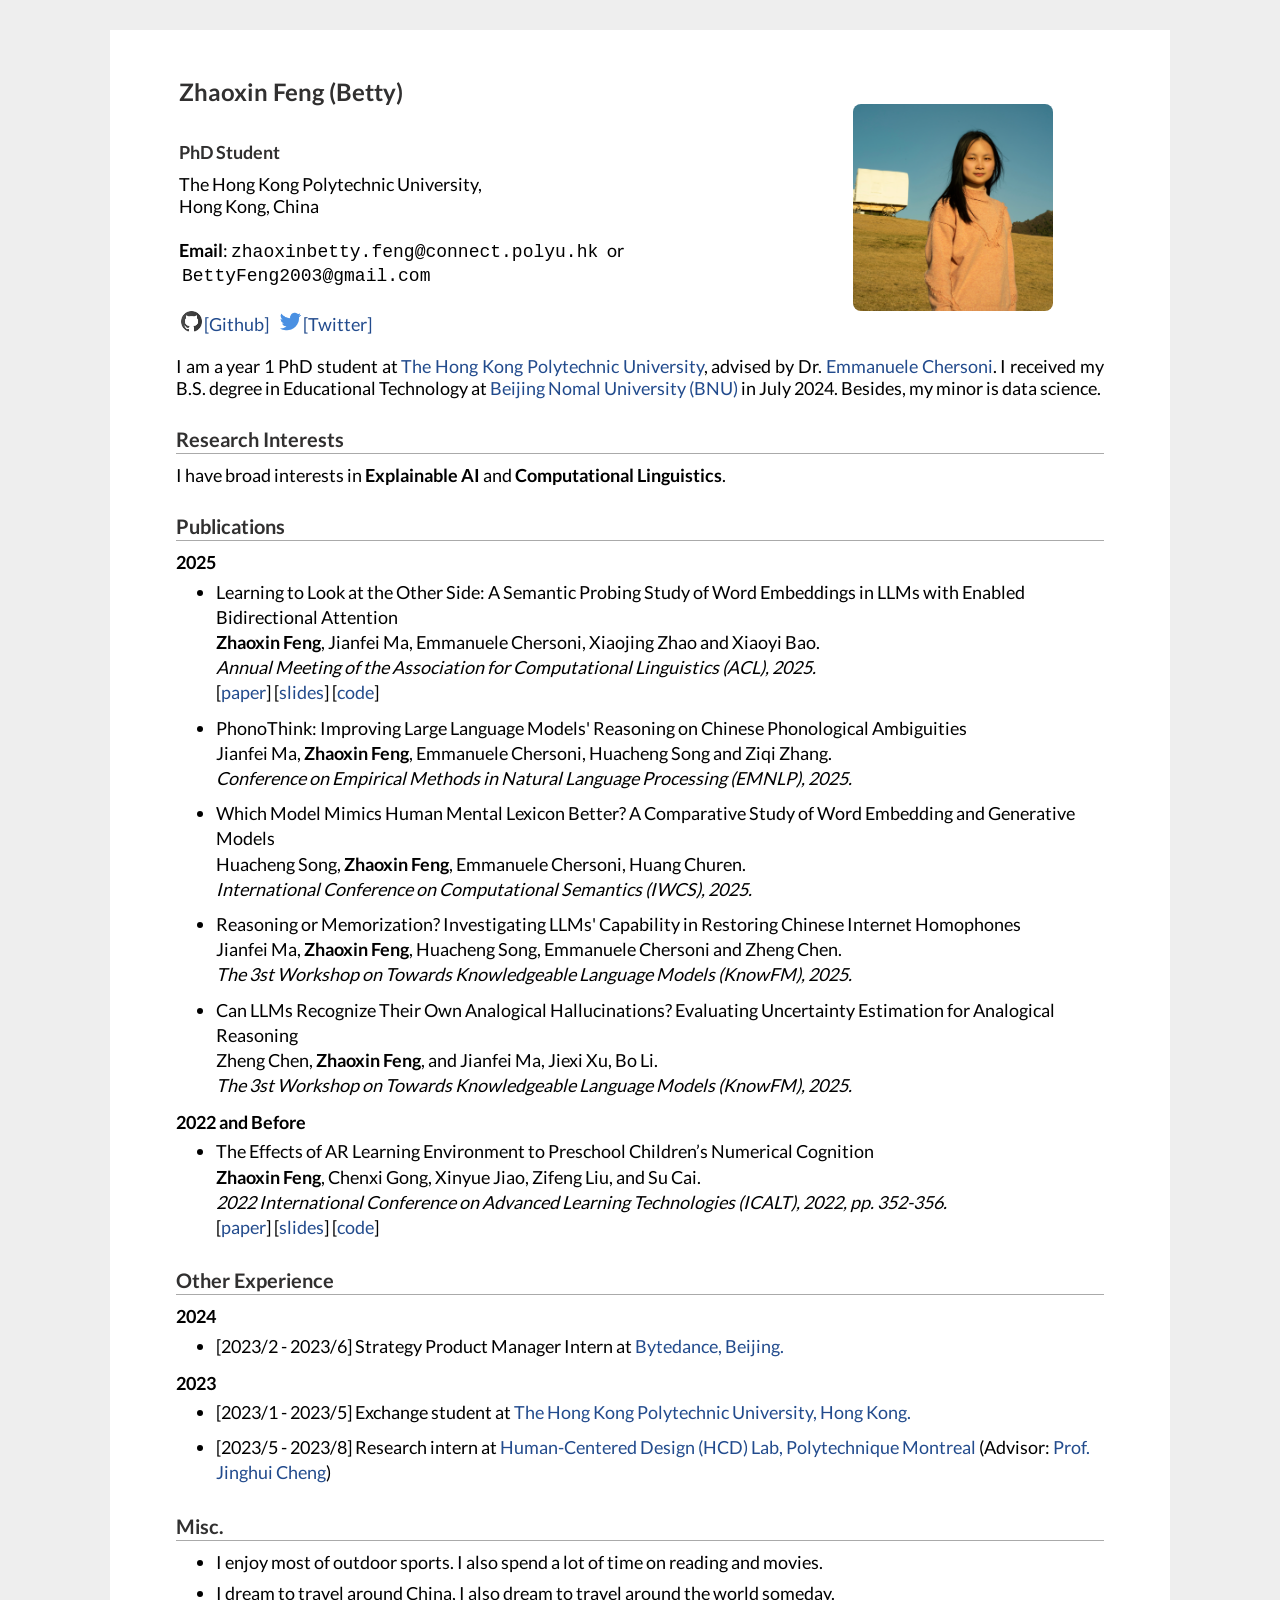
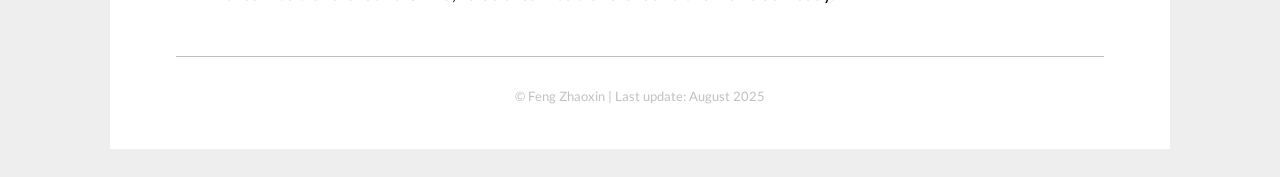
==== commit 04e311cc: "add some new papers" ====
--- a/index.html
+++ b/index.html
@@ -98,6 +98,24 @@
 	    </p> 
     </li>
 	<li> <p style="margin-left: 0px; line-height: 140%; margin-top: 10px; margin-bottom: 10px;">
+		PhonoThink: Improving Large Language Models' Reasoning on Chinese Phonological Ambiguities<br> 
+		Jianfei Ma, <b>Zhaoxin Feng</b>, Emmanuele Chersoni, Huacheng Song and Ziqi Zhang. <br> 
+		<i>Conference on Empirical Methods in Natural Language Processing (EMNLP), 2025.</i> <br>
+		<!-- [<a href="https://zhaoxin-feng.github.io/pdf/ACL2025.pdf">paper</a>]
+		[<a href="https://zhaoxin-feng.github.io/pdf/ACL2025_slides.pdf">slides</a>]
+		[<a href="https://github.com/Zhaoxin-Feng/semantic-probing-2025">code</a>]<br> -->
+	    </p> 
+    </li>
+	<li> <p style="margin-left: 0px; line-height: 140%; margin-top: 10px; margin-bottom: 10px;">
+		Which Model Mimics Human Mental Lexicon Better? A Comparative Study of Word Embedding and Generative Models<br> 
+		Huacheng Song, <b>Zhaoxin Feng</b>, Emmanuele Chersoni, Huang Churen. <br> 
+		<i>International Conference on Computational Semantics (IWCS), 2025.</i> <br>
+		<!-- [<a href="https://zhaoxin-feng.github.io/pdf/ACL2025.pdf">paper</a>]
+		[<a href="https://zhaoxin-feng.github.io/pdf/ACL2025_slides.pdf">slides</a>]
+		[<a href="https://github.com/Zhaoxin-Feng/semantic-probing-2025">code</a>]<br> -->
+	    </p> 
+    </li>
+	<li> <p style="margin-left: 0px; line-height: 140%; margin-top: 10px; margin-bottom: 10px;">
 		Reasoning or Memorization? Investigating LLMs' Capability in Restoring Chinese Internet Homophones<br> 
 		Jianfei Ma, <b>Zhaoxin Feng</b>, Huacheng Song, Emmanuele Chersoni and Zheng Chen. <br> 
 		<i>The 3st Workshop on Towards Knowledgeable Language Models (KnowFM), 2025.</i> <br>
@@ -279,7 +297,7 @@
         </div> -->
 	<p>
 		<center>
-        <br> &copy; Feng Zhaoxin | Last update: June 2025
+        <br> &copy; Feng Zhaoxin | Last update: August 2025
 		</center>
 	</p>		
 </div>
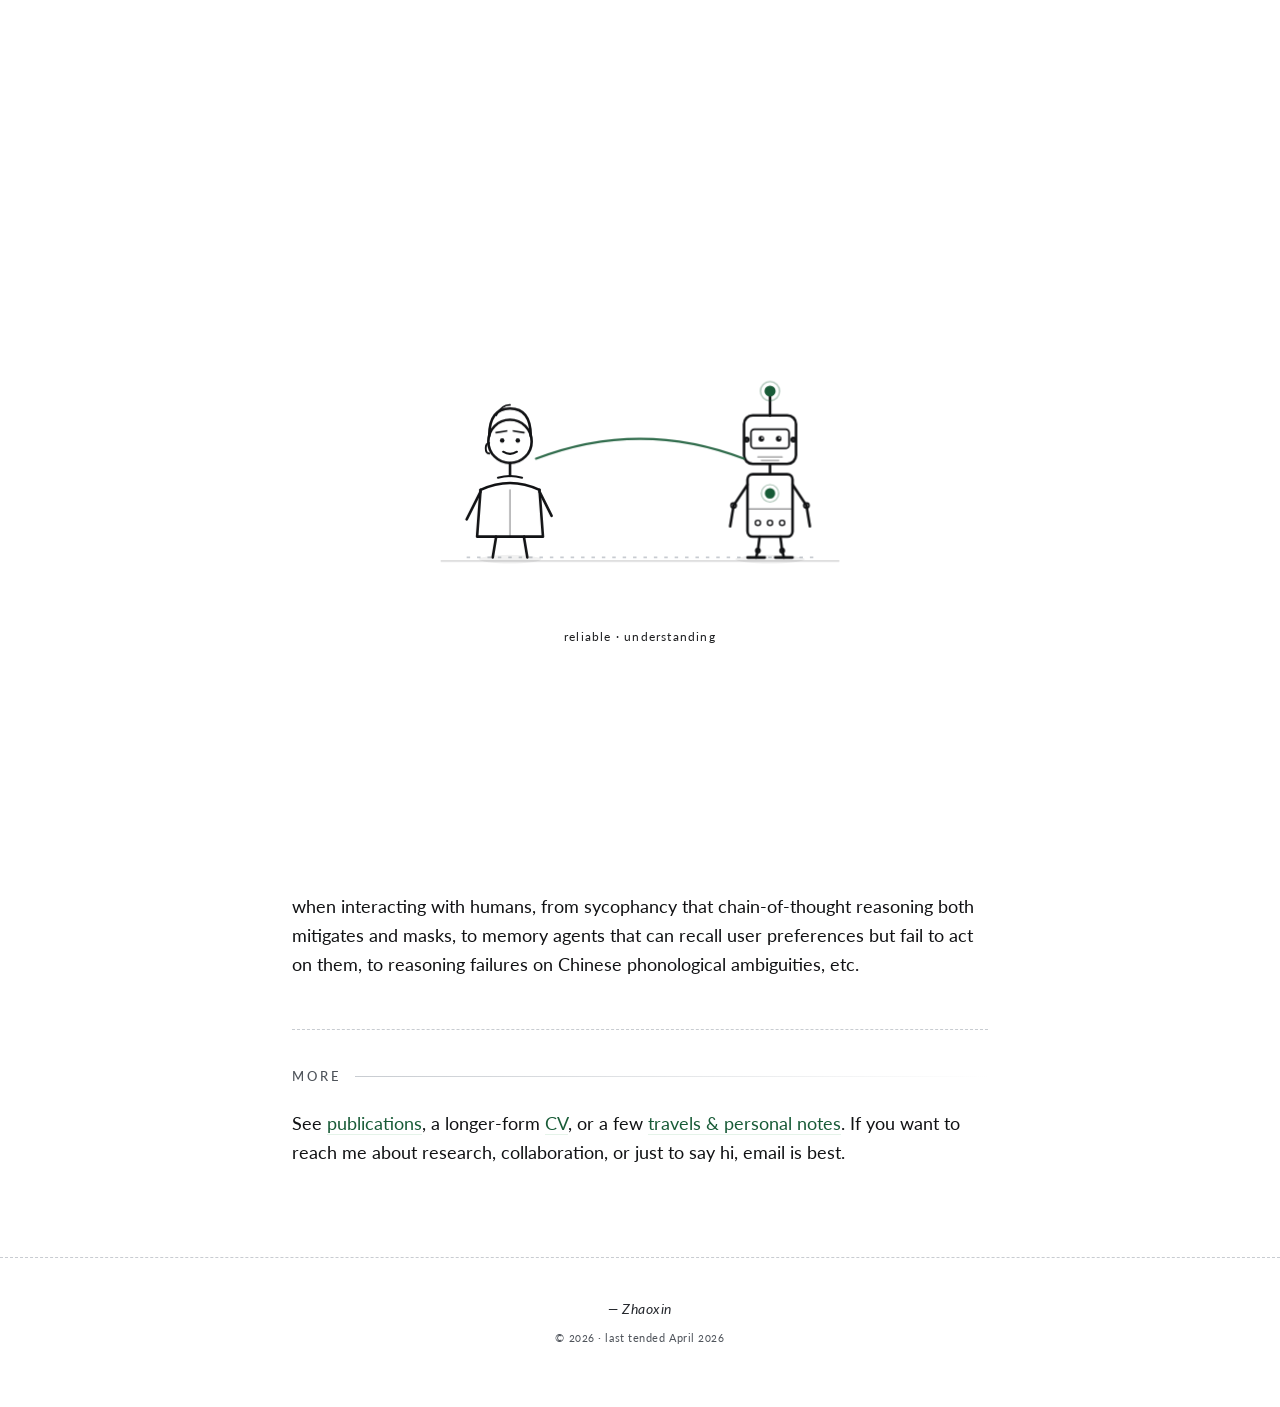
==== commit 780e0be7: "replace with new content" ====
--- a/index.html
+++ b/index.html
@@ -1,306 +1,286 @@
-<!DOCTYPE html PUBLIC "-//W3C//DTD XHTML 1.1//EN"
-  "http://www.w3.org/TR/xhtml11/DTD/xhtml11.dtd">
-<html xmlns="http://www.w3.org/1999/xhtml" xml:lang="en">
+<!doctype html>
+<html lang="en">
 <head>
-<link rel="shortcut icon" href="myIcon.ico">
-<meta http-equiv="Content-Type" content="text/html;charset=utf-8" />
-<meta name="keywords" content="Zhaoxin Feng"> 
-<meta name="description" content="Zhaoxin Feng's Homepage">
-<link rel="stylesheet" href="jemdoc.css" type="text/css">
-<title>Zhaoxin Feng's Homepage</title>
-
+  <meta charset="utf-8">
+  <meta name="viewport" content="width=device-width,initial-scale=1">
+  <title>Zhaoxin Feng — About</title>
+  <meta name="description" content="Zhaoxin (Betty) Feng — PhD student in Computational Linguistics at The Hong Kong Polytechnic University.">
+  <link rel="preconnect" href="https://fonts.googleapis.com">
+  <link rel="preconnect" href="https://fonts.gstatic.com" crossorigin>
+  <link href="https://fonts.googleapis.com/css2?family=Lato:ital,wght@0,300;0,400;0,700;0,900;1,400&family=Source+Serif+4:ital,opsz,wght@0,8..60,400;0,8..60,500;0,8..60,600;1,8..60,400&family=JetBrains+Mono:wght@400;500&display=swap" rel="stylesheet">
+  <link rel="stylesheet" href="assets/style.css?v=14">
 </head>
-<body>
-<div id="layout-content" style="margin-top:25px">
-<table>
-	<tbody>
-		<tr>
-			<td width="670">
-				<div id="toptitle">					
-					<h1> Zhaoxin Feng (Betty) </h1> 
-				</div>
-
-				<h3>PhD Student</h3>
-				<p>
-					The Hong Kong Polytechnic University, <br>
-					Hong Kong, China <br>
-					<br>
-					<b>Email</b>: <tt>zhaoxinbetty.feng@connect.polyu.hk</tt> &nbsp or  &nbsp<tt>BettyFeng2003@gmail.com</tt> <br>
-					<br>
-					<!-- <a href="https://iwangjian.github.io/pdf/Jian_Wang_CV.pdf"><img src="pic/cv-96.png" height="25px" style="margin-bottom:-3px" >[Curriculum Vitae]</a> &nbsp -->
-					<!-- <a href=""><img src="pic/cv-96.png" height="25px" style="margin-bottom:-3px" >[Curriculum Vitae]</a> &nbsp -->
-					<a href="https://github.com/Zhaoxin-Feng"><img src="pic/github-96.png" height="25px" style="margin-bottom:-3px">[Github]</a> &nbsp
-					<!-- <a href="https://zhaoxin-feng.github.io/pdf/recommodation_letter.pdf"><img src="pic/google-scholar-96.png" height="25px" style="margin-bottom:-3px">[Recommendation Letter]</a> &nbsp -->
-					<a href="https://twitter.com/FengZhaoxin"><img src="pic/twitter-90.png" height="25px" style="margin-bottom:-3px">[Twitter]</a>
-				
-				</p>
-			
-			</td>
-			<td>
-				<img src="pic/zhaoxin.png" id="potrait" width="200"><br>
-			</td>
-		</tr><tr>
-	</tr></tbody>
-</table>
-
-
-<p style="text-align:justify";>
-	I am a year 1 PhD student at <a href="https://www.polyu.edu.hk/">The Hong Kong Polytechnic University</a>, 
-	advised by Dr. <a href="https://scholar.google.com/citations?user=_W8e_r8AAAAJ&hl=en&oi=ao" target="_blank"> Emmanuele Chersoni</a>.
-	I received my B.S. degree in Educational Technology at <a href="https://english.bnu.edu.cn/">Beijing Nomal University (BNU)</a> in July 2024. Besides, my minor is data science.
-</p>
-
-
-<h2>Research Interests</h2>
-<p style="text-align:justify";>
-	I have broad interests in <b>Explainable AI</b> and <b>Computational Linguistics</b>. 
-	</ul>
-</p>
-
-<!-- <h2>Core Coursework</h2>
-<ul>
-	<li> 
-		<b>[Computer Science]:</b> Deep Learning(92), Introduction to Interactive Python Programming(91), Introduction to Pattern Recognition(80), 
-		Computer Programming(91), Computer Network(93), VR/AR Scenario Design(98), Design and Development of Multimedia and Online Teaching Resources(94)
-		Fundamentals of Computer Application(98),Object-Oriented Programming Java(96), Principles of Database Systems(79), Operating systems(94), 
-		Principles of Computer Organization(81), Software Engineering(Not Yet Scored), Computer Network Programming(Not Yet Scored), Data Structure(Not Yet Scored)
-	</li>
-	<li> 
-		<b>[Mathemetics]:</b> Discrete Mathematics(99), Mathematical modeling(92), Probability Theory and Mathematical Statistics(94), Multivariable Calculus and Linear Algebra(87), 
-		Single Variable Calculus(84), Probability Theory and Stochastic Processes(86)
-    </li>
-    <li> 
-		<b>[Others]:</b> Information Resource Retrieval and Utilization(96)
-	</li>
-</ul> -->
-
-
-<h2>Publications</h2> 
-<!-- <p><b>Currently Writing</b></p>
-<ul>
-	<li> <p style="margin-left: 0px; line-height: 140%; margin-top: 10px; margin-bottom: 10px;">
-		A study on the vocational competitiveness of education subjective students: Based on text mining methods<br> 
-		<b>Zhaoxin Feng</b> and Jiang Han<br> 
-		Role: Texting mining and thesis writing.
-	    </p> 
-    </li> -->
-</ul>
-
-<p><b>2025</b></p>
-<ul>
-	<li> <p style="margin-left: 0px; line-height: 140%; margin-top: 10px; margin-bottom: 10px;">
-		Learning to Look at the Other Side: A Semantic Probing Study of Word Embeddings in LLMs with Enabled Bidirectional Attention<br> 
-		<b>Zhaoxin Feng</b>, Jianfei Ma, Emmanuele Chersoni, Xiaojing Zhao and Xiaoyi Bao. <br> 
-		<i>Annual Meeting of the Association for Computational Linguistics (ACL), 2025.</i> <br>
-		[<a href="https://zhaoxin-feng.github.io/pdf/ACL2025.pdf">paper</a>]
-		[<a href="https://zhaoxin-feng.github.io/pdf/ACL2025_slides.pdf">slides</a>]
-		[<a href="https://github.com/Zhaoxin-Feng/semantic-probing-2025">code</a>]<br>
-	    </p> 
-    </li>
-	<li> <p style="margin-left: 0px; line-height: 140%; margin-top: 10px; margin-bottom: 10px;">
-		PhonoThink: Improving Large Language Models' Reasoning on Chinese Phonological Ambiguities<br> 
-		Jianfei Ma, <b>Zhaoxin Feng</b>, Emmanuele Chersoni, Huacheng Song and Ziqi Zhang. <br> 
-		<i>Conference on Empirical Methods in Natural Language Processing (EMNLP), 2025.</i> <br>
-		<!-- [<a href="https://zhaoxin-feng.github.io/pdf/ACL2025.pdf">paper</a>]
-		[<a href="https://zhaoxin-feng.github.io/pdf/ACL2025_slides.pdf">slides</a>]
-		[<a href="https://github.com/Zhaoxin-Feng/semantic-probing-2025">code</a>]<br> -->
-	    </p> 
-    </li>
-	<li> <p style="margin-left: 0px; line-height: 140%; margin-top: 10px; margin-bottom: 10px;">
-		Which Model Mimics Human Mental Lexicon Better? A Comparative Study of Word Embedding and Generative Models<br> 
-		Huacheng Song, <b>Zhaoxin Feng</b>, Emmanuele Chersoni, Huang Churen. <br> 
-		<i>International Conference on Computational Semantics (IWCS), 2025.</i> <br>
-		<!-- [<a href="https://zhaoxin-feng.github.io/pdf/ACL2025.pdf">paper</a>]
-		[<a href="https://zhaoxin-feng.github.io/pdf/ACL2025_slides.pdf">slides</a>]
-		[<a href="https://github.com/Zhaoxin-Feng/semantic-probing-2025">code</a>]<br> -->
-	    </p> 
-    </li>
-	<li> <p style="margin-left: 0px; line-height: 140%; margin-top: 10px; margin-bottom: 10px;">
-		Reasoning or Memorization? Investigating LLMs' Capability in Restoring Chinese Internet Homophones<br> 
-		Jianfei Ma, <b>Zhaoxin Feng</b>, Huacheng Song, Emmanuele Chersoni and Zheng Chen. <br> 
-		<i>The 3st Workshop on Towards Knowledgeable Language Models (KnowFM), 2025.</i> <br>
-		<!-- [<a href="">paper</a>]
-		[<a href="">slides</a>]
-		[<a href="">code</a>]<br> -->
-	    </p> 
-    </li>
-		<li> <p style="margin-left: 0px; line-height: 140%; margin-top: 10px; margin-bottom: 10px;">
-		Can LLMs Recognize Their Own Analogical Hallucinations? Evaluating Uncertainty Estimation for Analogical Reasoning<br> 
-		Zheng Chen, <b>Zhaoxin Feng</b>, and Jianfei Ma, Jiexi Xu, Bo Li. <br> 
-		<i>The 3st Workshop on Towards Knowledgeable Language Models (KnowFM), 2025.</i> <br>
-		<!-- [<a href="">paper</a>]
-		[<a href="">slides</a>]
-		[<a href="">code</a>]<br> -->
-	    </p> 
-    </li>
-</ul>
-
-<p><b>2022 and Before</b></p>
-<ul>
-	<li> <p style="margin-left: 0px; line-height: 140%; margin-top: 10px; margin-bottom: 10px;">
-		The Effects of AR Learning Environment to Preschool Children’s Numerical Cognition<br> 
-		<b>Zhaoxin Feng</b>, Chenxi Gong, Xinyue Jiao, Zifeng Liu, and Su Cai. <br> 
-		<i>2022 International Conference on Advanced Learning Technologies (ICALT), 2022, pp. 352-356.</i> <br>
-		[<a href="https://zhaoxin-feng.github.io/pdf/Conference_Paper.pdf">paper</a>]
-		[<a href="https://zhaoxin-feng.github.io/pdf/slides.pdf">slides</a>]
-		[<a href="https://github.com/Zhaoxin-Feng/NumbersWonderland">code</a>]<br>
-	    </p> 
-    </li>
-</ul>
-
-
-<!-- <h2>Award</h2>
-<ul style="list-style-type:none"> 
-<p style="line-height: 120%; margin-left: 0px; margin-top: 8pt; margin-bottom: 8pt;">
-	<li>
-		[International][2021/11] Gold Award of <a href="https://2021.igem.org/Main_Page">
-			International Genetically Engineered Machine competition </a>
-	</li>
-	<li>
-		[National][2021/12] Second Prize of <a href="https://www.cms.org.cn/en/">
-			15th Chinese Mathematics Competition</a>
-	</li>
-	<li>
-		[National][2021/7] First Prize of <a href="http://www.eaedu.org.cn/">
-			National English Proficiency Competition for Colleges and Universities</a>
-	</li>
-	<li>
-		[University][2022/12] First-Class Academic Scholarship of Beijing Normal University
-	</li>
-	<li>
-		[University][2022/12] First Prize Scholarship for Competitions
-	</li>
-	<li>
-		[University][2022/12] Merit Award for Outstanding Students
-	</li>
-	<li>
-		[University][2022/12] Volunteer Service Award
-	</li>
-	<li>
-		[University][2022/8] Third Prize of Jingshi undergraduate student research competition
-	</li>
-	<li>
-		[University][2022/6] Third Prize of Beijing Normal University Innovation and Entrepreneurship Competition
-	</li>
-	<li>
-		[University][2021/12] Second-Class Academic Scholarship of Beijing Normal University
-	</li>
-	<li>
-		[University][2021/12] Second Prize Scholarship for Competitions
-	</li>
-</p>
-</ul> -->
-
-<h2>Other Experience</h2> 
-<!-- <p><b>2021</b></p>
-<ul>
-	<li> <p style="margin-left: 0px; line-height: 140%; margin-top: 10px; margin-bottom: 10px;">
-		[2021/5 - 2021/11] Research intern at <a href="https://ar.bnu.edu.cn/">"AR/VR"+ education lab</a> (Advisor: <a href="https://scholar.google.com/citations?user=WJH4yHUAAAAJ&hl=en">Prof. Su Cai</a>)<br>
-		Project: The Effects of AR Learning Environment to Preschool Children’s Numerical Cognition<br> 
-		Role: Application Developing, experiment design, data analysis, and paper writing.<a href="https://zhaoxin-feng.github.io/pdf/recommodation_letter.pdf">[Reference letter]</a>
-	    </p> 
-    </li>
-</ul> -->
-<!-- <p><b>2022</b></p>
-<ul>
-	<li> <p style="margin-left: 0px; line-height: 140%; margin-top: 10px; margin-bottom: 10px;">
-		[2022/4 - 2023/5] Project participant (Advisor: <a href="https://scholar.google.com/citations?user=Eqs5QwwAAAAJ&hl=zh-CN">Prof. Renfen Hu</a>)<br> 
-		Project: Development of a Multidimensional Chinese Educational Text Evaluation System <br>
-		Role: Proposal design, feature engineering, model training.
-	    </p> 
-    </li>
-	<li> <p style="margin-left: 0px; line-height: 140%; margin-top: 10px; margin-bottom: 10px;">
-		[2022/10 - 2023/1] Research intern at <a href="http://english.psych.cas.cn/">Institute of psychology, Chinese Academy of Sciences</a> (Advisor: <a href="https://scholar.google.com/citations?user=59HM5VgAAAAJ&hl=en">Prof. Jingyu Zhang</a>)<br>
-		Role: Data analysis (Python and R).<a href="https://zhaoxin-feng.github.io/pdf/CAS_reference_letter.pdf">[Reference letter]</a>
-	    </p> 
-    </li>
-</ul> -->
-<p><b>2024</b></p>
-<ul>
-	<li> <p style="margin-left: 0px; line-height: 140%; margin-top: 10px; margin-bottom: 10px;">
-		[2023/2 - 2023/6] Strategy Product Manager Intern at <a href="https://www.bytedance.com/en/">Bytedance, Beijing.</a> 
-    </li>
-</ul>
-
-<p><b>2023</b></p>
-<ul>
-	<!-- <li> <p style="margin-left: 0px; line-height: 140%; margin-top: 10px; margin-bottom: 10px;">
-		[2023/2 - 2023/5] Project participant (Advisor: <a href="https://scholar.google.com/citations?user=TJxt0-0AAAAJ&hl=en">Prof. Jingjing Zhang</a>)<br> 
-		Project: A study on the vocational competitiveness of education subjective students: Based on text mining methods <br>
-		Role: Crawling data, proposal design, texting mining and paper writing.
-	    </p> 
-    </li> -->
-	<li> <p style="margin-left: 0px; line-height: 140%; margin-top: 10px; margin-bottom: 10px;">
-		[2023/1 - 2023/5] Exchange student at <a href="https://www.polyu.edu.hk/">The Hong Kong Polytechnic University, Hong Kong.</a> 
-    </li>
-	<li> <p style="margin-left: 0px; line-height: 140%; margin-top: 10px; margin-bottom: 10px;">
-		[2023/5 - 2023/8] Research intern at <a href="https://jhcheng.me/lab/">Human-Centered Design (HCD) Lab, Polytechnique Montreal</a> (Advisor: <a href="https://scholar.google.com/citations?hl=en&user=ebhZJVEAAAAJ&view_op=list_works&sortby=pubdate">Prof. Jinghui Cheng</a>)<br>
-		<!-- Project: Understanding the Characteristics of internet slangs in Open Source Issue Discussions<br> 
-		Role: Crawling data, proposal design, text mining. -->
-	    </p> 
-    </li>
-</ul>
-
-<!-- <h2>Others</h2>
-<p style="margin-left: 0px; line-height: 120%; margin-top: 15px; margin-bottom: 15px;">
-    <strong>Skills</strong> <br> 
-</p>
-	<ul style="list-style-type:none">
-		<li>Python, Java, C, Git, HTML, CSS, JavaScript, PHP, Pytorch, Tensorflow 2, Flask, Unity3D, Vuforia</li>
-		<li>Chinese (native) , English (IELTS 7.0), Cantonese(beginner)</li>
-	</ul>
-	
-<p style="margin-left: 0px; line-height: 120%; margin-top: 15px; margin-bottom: 15px;">
-    <strong> Coding projects of some courses</strong> <br>
-</p>
-	<ul style="list-style-type:none">
-		<li>Designed and developed an application which aimed to help children learn arithmetic by Unity3D and Vuforia.[<a href="https://github.com/Zhaoxin-Feng/NumbersWonderland">code</a>]</li>
-		<li>Implemented Some machine learning algorithms by Python.[<a href="https://github.com/Zhaoxin-Feng/Python-machine-learning">code</a>]</li>
-		<li>Completed a CNN project "Deep learning-based face age prediction" by using Pytorch. [<a href="https://zhaoxin-feng.github.io/pdf/CNN_pre.pdf">slides</a>]
-		<li>Develop some interesting Java applications.[<a href="https://github.com/Zhaoxin-Feng/Java_applications">code</a>]</li>
-		<li>Developed an robot by RASA (an open-source machine learning framework to automate text-based conversations).[<a href="https://github.com/Zhaoxin-Feng/A_RASA_Project">code</a>]</li>
-		<li>Designed and developed a book recommendation system (used HTML, CSS, JavaScript, PHP, apache), which would provide a reading ability test to confirm 
-			student’s reading level in advance.[<a href="https://github.com/Zhaoxin-Feng/BookSystemWeb">code</a>]</li>
-		<li>Implemented Some machine learning algorithms by R.[<a href="https://github.com/Zhaoxin-Feng/R_scripts">code</a>]</li>
-	</ul> -->
-
-
-<!-- <h2>Useful Resources</h2> -->
-<!-- <ul style="list-style-type:none">
-
-	<li> <a href="https://aideadlin.es/?sub=ML,NLP,DM" target="_blank">⏳ AI Conference Deadlines</a>: Countdowns to top CV/NLP/ML/Robotics/AI conference deadlines. </li>
-	<li> <a href="https://www.bilibili.com/video/BV18v411n7mr" target="_blank">📝 Writing Perfect Papers</a>: A long talk on how to write perfect papers (by Prof. Baochun Li @UofT). </li>
-	<li> <a href="https://ruder.io/" target="_blank">📰 Sebastian Ruder's Blog</a>: Sebastian Ruder's blog with deep insights about NLP/ML/DL.</li>
-	<li> <a href="https://lilianweng.github.io/" target="_blank">🍑 Lilian Weng's Blog</a>:  Lilian Weng's blog with broad learning notes about DL/NLP.</li>
-	<li> <a href="https://jalammar.github.io/" target="_blank">📸 Jay Alammar's Blog</a>: Visualizations and animations for many language models (Transformer, BERT, etc). </li>
-	<li> <a href="https://kexue.fm/" target="_blank">📡 Scientific Spaces</a>: Jianlin Su's blog (in Chinese) about ML|NLP theories with deep explorations.</li>
-	<li> <a href="https://github.com/zhijing-jin/nlp-phd-global-equality" target="_blank">👩‍🎓 Global Equality for PhDs</a>: Resources to help global equality for PhDs in NLP/AI. </li>
-	
-</ul> -->
-
-<h2> Misc. </h2>
-<ul>
-    <li> <p>
-		  I enjoy most of outdoor sports. I also spend a lot of time on reading and movies. </p> 
-	</li>
-	<li> <p>
-		I dream to travel around China, I also dream to travel around the world someday.</p> 
-	</li>
-</ul>
-
-
-<div id="footer">
-	<div id="footer-text"></div>
-        <!-- <p><center>
-      	<div id="clustrmaps-widget" style="width:10%">
-		<script type="text/javascript" id="clstr_globe" src="//cdn.clustrmaps.com/globe.js?d=wqRaVUI2MAtD2jUaE9nacGIJuhOtnMyYPFP9kaKVCrs"></script>
-        </div> -->
-	<p>
-		<center>
-        <br> &copy; Feng Zhaoxin | Last update: August 2025
-		</center>
-	</p>		
+<body data-screen-label="01 About">
+
+<!-- ============================================================
+     SITE LOADER — idea swap (plays once per session)
+     ============================================================ -->
+<div id="site-loader" aria-hidden="true">
+  <div class="loader-stage">
+    <svg viewBox="0 0 300 180" preserveAspectRatio="xMidYMid meet">
+      <!-- floor hint -->
+      <line x1="50" y1="152" x2="250" y2="152" stroke="var(--rule)" stroke-width="1" stroke-dasharray="2 4"/>
+
+      <!-- floor line -->
+      <line x1="35" y1="154" x2="265" y2="154" class="ldr-floor"/>
+
+      <!-- ground spot under each actor -->
+      <ellipse cx="75" cy="153" rx="18" ry="2.5" fill="var(--ink)" opacity="0.06" class="ldr-spot"/>
+      <ellipse cx="225" cy="153" rx="20" ry="2.5" fill="var(--ink)" opacity="0.06" class="ldr-spot"/>
+
+      <!-- ============= HUMAN ============= -->
+      <g class="ldr-human-group">
+        <g class="ldr-tilt-h">
+          <!-- arrival glow -->
+          <circle cx="75" cy="85" r="22" class="ldr-acc-stroke ldr-glow-h" stroke-width="1.3"/>
+          <circle cx="75" cy="85" r="14" class="ldr-acc-stroke ldr-glow-h delay2" stroke-width="1" opacity="0.5"/>
+
+          <!-- hair -->
+          <path d="M 63 82 Q 63 66 75 66 Q 87 66 87 82" class="ldr-line"/>
+          <!-- hair strand detail -->
+          <path d="M 67 70 Q 70 64 75 64" class="ldr-line" style="stroke-width:1"/>
+          <!-- head -->
+          <circle cx="75" cy="85" r="12.5" class="ldr-line"/>
+          <!-- ear -->
+          <path d="M 63 86 Q 61 86 61 89 Q 61 92 63 92" class="ldr-line" style="stroke-width:1.1"/>
+          <!-- eyes -->
+          <circle cx="70.5" cy="84.5" r="1.3" class="ldr-fill"/>
+          <circle cx="79.5" cy="84.5" r="1.3" class="ldr-fill"/>
+          <!-- brows (lift during 'curious' beat) -->
+          <g class="ldr-brow-lift">
+            <path d="M 67 80 L 73 79" class="ldr-line" style="stroke-width:1"/>
+            <path d="M 77 79 L 83 80" class="ldr-line" style="stroke-width:1"/>
+          </g>
+          <!-- smile -->
+          <path d="M 71 91 Q 75 93.5 79 91" class="ldr-line" style="stroke-width:1.2"/>
+          <!-- neck -->
+          <line x1="75" y1="97.5" x2="75" y2="105" class="ldr-line"/>
+          <!-- collar -->
+          <path d="M 68 106 Q 75 104 82 106" class="ldr-line" style="stroke-width:1.1"/>
+          <!-- shoulders + body -->
+          <path d="M 58 113 Q 75 105 92 113" class="ldr-line"/>
+          <path d="M 58 113 L 56 140 L 94 140 L 92 113" class="ldr-line"/>
+          <!-- body seam -->
+          <line x1="75" y1="113" x2="75" y2="140" class="ldr-line" style="stroke-width:0.8; opacity:0.4"/>
+          <!-- legs -->
+          <line x1="67" y1="140" x2="65" y2="152" class="ldr-line"/>
+          <line x1="83" y1="140" x2="85" y2="152" class="ldr-line"/>
+          <!-- arms -->
+          <line x1="58" y1="114" x2="50" y2="130" class="ldr-line"/>
+          <line x1="92" y1="114" x2="99" y2="128" class="ldr-line"/>
+        </g>
+      </g>
+
+      <!-- ============= ROBOT ============= -->
+      <g class="ldr-robot-group">
+        <g class="ldr-tilt-r">
+          <!-- arrival glow (rounded rect around head) -->
+          <rect x="201" y="62" width="48" height="42" rx="9" class="ldr-acc-stroke ldr-glow-r" stroke-width="1.3"/>
+          <rect x="209" y="70" width="32" height="26" rx="5" class="ldr-acc-stroke ldr-glow-r delay2" stroke-width="1" opacity="0.5"/>
+
+          <!-- antenna -->
+          <line x1="225" y1="70" x2="225" y2="58" class="ldr-line"/>
+          <circle cx="225" cy="56" r="3.2" class="ldr-acc-fill"/>
+          <circle cx="225" cy="56" r="5.5" class="ldr-acc-stroke ldr-antenna-pulse" stroke-width="0.8" opacity="0.35"/>
+
+          <!-- head -->
+          <rect x="210" y="70" width="30" height="28" rx="5" class="ldr-line"/>
+          <!-- visor panel -->
+          <rect x="214" y="78" width="22" height="11" rx="2" class="ldr-line" style="stroke-width:1"/>
+          <!-- eyes -->
+          <circle cx="220" cy="83.5" r="1.6" class="ldr-fill"/>
+          <circle cx="230" cy="83.5" r="1.6" class="ldr-fill"/>
+          <!-- eye highlights -->
+          <circle cx="220.5" cy="83" r="0.5" fill="var(--bg)"/>
+          <circle cx="230.5" cy="83" r="0.5" fill="var(--bg)"/>
+          <!-- speaker grille -->
+          <line x1="218" y1="94" x2="232" y2="94" class="ldr-line" style="stroke-width:0.8; opacity:0.45"/>
+          <line x1="220" y1="96" x2="230" y2="96" class="ldr-line" style="stroke-width:0.8; opacity:0.35"/>
+          <!-- side bolts -->
+          <circle cx="211.5" cy="84" r="1" class="ldr-line"/>
+          <circle cx="238.5" cy="84" r="1" class="ldr-line"/>
+          <!-- neck -->
+          <line x1="225" y1="98" x2="225" y2="104" class="ldr-line"/>
+          <!-- body -->
+          <rect x="212" y="104" width="26" height="36" rx="3" class="ldr-line"/>
+          <!-- chest LED -->
+          <circle cx="225" cy="115" r="3" class="ldr-acc-fill"/>
+          <circle cx="225" cy="115" r="5" class="ldr-acc-stroke" stroke-width="0.6" opacity="0.4"/>
+          <!-- panel line -->
+          <line x1="213" y1="124" x2="237" y2="124" class="ldr-line" style="stroke-width:0.8; opacity:0.5"/>
+          <!-- small dials -->
+          <circle cx="218" cy="132" r="1.5" class="ldr-line" style="stroke-width:0.8"/>
+          <circle cx="225" cy="132" r="1.5" class="ldr-line" style="stroke-width:0.8"/>
+          <circle cx="232" cy="132" r="1.5" class="ldr-line" style="stroke-width:0.8"/>
+          <!-- arms (jointed) -->
+          <line x1="212" y1="110" x2="204" y2="122" class="ldr-line"/>
+          <circle cx="204" cy="122" r="1.5" class="ldr-line" style="stroke-width:1"/>
+          <line x1="204" y1="122" x2="202" y2="134" class="ldr-line"/>
+          <line x1="238" y1="110" x2="246" y2="122" class="ldr-line"/>
+          <circle cx="246" cy="122" r="1.5" class="ldr-line" style="stroke-width:1"/>
+          <line x1="246" y1="122" x2="248" y2="134" class="ldr-line"/>
+          <!-- legs with knee joints -->
+          <line x1="219" y1="140" x2="218" y2="148" class="ldr-line"/>
+          <circle cx="218" cy="148" r="1.2" class="ldr-line" style="stroke-width:1"/>
+          <line x1="218" y1="148" x2="217" y2="152" class="ldr-line"/>
+          <line x1="231" y1="140" x2="232" y2="148" class="ldr-line"/>
+          <circle cx="232" cy="148" r="1.2" class="ldr-line" style="stroke-width:1"/>
+          <line x1="232" y1="148" x2="233" y2="152" class="ldr-line"/>
+          <!-- foot plates -->
+          <line x1="212" y1="152" x2="222" y2="152" class="ldr-line"/>
+          <line x1="228" y1="152" x2="238" y2="152" class="ldr-line"/>
+        </g>
+      </g>
+
+      <!-- final connecting thread between them (appears near end) -->
+      <path d="M 90 95 Q 150 72 210 95" class="ldr-acc-stroke ldr-thread" stroke-width="1.2" fill="none"/>
+
+      <!-- ============= BULB (human → robot) ============= -->
+      <g class="ldr-bulb" style="transform-origin: 75px 50px;">
+        <!-- trail behind bulb -->
+        <g class="ldr-bulb-trail">
+          <circle cx="70" cy="54" r="1.2" class="ldr-acc-fill" opacity="0.4"/>
+          <circle cx="65" cy="56" r="0.8" class="ldr-acc-fill" opacity="0.25"/>
+          <circle cx="60" cy="58" r="0.6" class="ldr-acc-fill" opacity="0.15"/>
+        </g>
+        <!-- glass -->
+        <path d="M 68 43 Q 68 32 75 32 Q 82 32 82 43 Q 82 48 79 51 L 71 51 Q 68 48 68 43 Z"
+              class="ldr-acc-stroke" fill="var(--bg)" stroke-width="1.5"/>
+        <!-- base -->
+        <line x1="71" y1="52.5" x2="79" y2="52.5" class="ldr-acc-stroke" stroke-width="1.2"/>
+        <line x1="72" y1="54.5" x2="78" y2="54.5" class="ldr-acc-stroke" stroke-width="1.2"/>
+        <!-- filament (flickers on ignition) -->
+        <path d="M 72 42 Q 75 47 78 42" class="ldr-acc-stroke ldr-filament" stroke-width="0.8"/>
+        <!-- spark rays -->
+        <line x1="60" y1="36" x2="64" y2="38" class="ldr-acc-stroke" stroke-width="0.9"/>
+        <line x1="90" y1="36" x2="86" y2="38" class="ldr-acc-stroke" stroke-width="0.9"/>
+        <line x1="75" y1="22" x2="75" y2="27" class="ldr-acc-stroke" stroke-width="0.9"/>
+        <line x1="62" y1="48" x2="65" y2="48" class="ldr-acc-stroke" stroke-width="0.9"/>
+        <line x1="88" y1="48" x2="85" y2="48" class="ldr-acc-stroke" stroke-width="0.9"/>
+      </g>
+
+      <!-- ============= GEAR (robot → human) ============= -->
+      <g class="ldr-gear" style="transform-origin: 225px 50px;">
+        <g transform="translate(225 50)">
+          <!-- outer -->
+          <circle r="9" class="ldr-acc-stroke" fill="var(--bg)" stroke-width="1.5"/>
+          <!-- inner ring -->
+          <circle r="5" class="ldr-acc-stroke" fill="none" stroke-width="0.8"/>
+          <!-- hub -->
+          <circle r="2.2" class="ldr-acc-fill"/>
+          <!-- 8 teeth -->
+          <g>
+            <rect x="-1.4" y="-12.5" width="2.8" height="3.8" class="ldr-acc-fill"/>
+            <rect x="-1.4" y="8.7" width="2.8" height="3.8" class="ldr-acc-fill"/>
+            <rect x="-12.5" y="-1.4" width="3.8" height="2.8" class="ldr-acc-fill"/>
+            <rect x="8.7" y="-1.4" width="3.8" height="2.8" class="ldr-acc-fill"/>
+          </g>
+          <g transform="rotate(45)">
+            <rect x="-1.4" y="-12.5" width="2.8" height="3.8" class="ldr-acc-fill"/>
+            <rect x="-1.4" y="8.7" width="2.8" height="3.8" class="ldr-acc-fill"/>
+            <rect x="-12.5" y="-1.4" width="3.8" height="2.8" class="ldr-acc-fill"/>
+            <rect x="8.7" y="-1.4" width="3.8" height="2.8" class="ldr-acc-fill"/>
+          </g>
+        </g>
+      </g>
+    </svg>
+    <div class="loader-caption">reliable · understanding</div>
+  </div>
+  <div class="loader-skip">click or press any key to skip</div>
 </div>
 
+<script>
+(function(){
+  var loader = document.getElementById('site-loader');
+  if (!loader) return;
+
+  // plays every refresh — no session gating
+  // fade out after animation completes (~10s)
+  setTimeout(function(){
+    loader.classList.add('is-done');
+    setTimeout(function(){ loader.classList.add('is-hidden'); }, 900);
+  }, 6000);
+
+  // click / tap / key anywhere to skip
+  function skip(){
+    loader.classList.add('is-done');
+    setTimeout(function(){ loader.classList.add('is-hidden'); }, 400);
+    document.removeEventListener('click', skip);
+    document.removeEventListener('keydown', skip);
+    document.removeEventListener('touchstart', skip);
+  }
+  document.addEventListener('click', skip);
+  document.addEventListener('keydown', skip);
+  document.addEventListener('touchstart', skip);
+})();
+</script>
+
+<div data-nav="about"></div>
+
+<main class="wrap">
+
+  <section class="hero" id="hero">
+    <div>
+      <h1>Zhaoxin Feng <span class="nickname">(Betty)</span></h1>
+      <p class="role">PhD Student</p>
+      <p class="affil">
+        Department of Language Science and Technology<br>
+        <a href="https://www.polyu.edu.hk/" target="_blank" rel="noopener">The Hong Kong Polytechnic University</a>
+      </p>
+
+      <div class="contacts">
+        <span class="email-plain" title="email">
+          <svg viewBox="0 0 24 24" fill="none" stroke="currentColor" stroke-width="2"><path d="M4 6h16v12H4z"/><path d="m4 7 8 6 8-6"/></svg>
+          zhaoxinbetty.feng@connect.polyu.hk
+        </span>
+        <a href="https://scholar.google.com/citations?user=BTvcwS8AAAAJ&hl=en&oi=ao" target="_blank" rel="noopener">
+          <svg viewBox="0 0 24 24" fill="currentColor"><path d="M5.242 13.769 0 9.5 12 0l12 9.5-5.242 4.269C17.548 11.249 14.978 9.5 12 9.5c-2.977 0-5.547 1.748-6.758 4.269zM12 10a7 7 0 1 0 0 14 7 7 0 0 0 0-14z"/></svg>
+          scholar
+        </a>
+        <a href="https://www.linkedin.com/in/zhaoxin-feng-60a345310/" target="_blank" rel="noopener">
+          <svg viewBox="0 0 24 24" fill="currentColor"><path d="M19 3A2 2 0 0 1 21 5v14a2 2 0 0 1-2 2H5a2 2 0 0 1-2-2V5a2 2 0 0 1 2-2h14zM8.3 18V10H5.7v8h2.6zM7 8.7a1.5 1.5 0 1 0 0-3 1.5 1.5 0 0 0 0 3zM18.3 18v-4.4c0-2.3-1.2-3.4-2.9-3.4-1.3 0-1.9.7-2.3 1.2V10h-2.6v8h2.6v-4.3c0-.3 0-.6.1-.8.2-.5.7-1.1 1.6-1.1 1.1 0 1.6.8 1.6 2V18h2.9z"/></svg>
+          linkedin
+        </a>
+
+      </div>
+    </div>
+
+    <div class="hero-photo">
+      <img src="assets/zhaoxin.jpg?v=2" alt="Zhaoxin Feng"
+           onerror="this.outerHTML='<div class=&quot;photo-placeholder&quot;><span>zhaoxin.jpg</span></div>'">
+      <div class="caption">— Beijing, 2024</div>
+    </div>
+  </section>
+
+  <section id="overview">
+    <h2 class="sec">Hello there</h2>
+    <p class="body-text">
+      I am a second-year PhD student at <a href="https://www.polyu.edu.hk/" target="_blank" rel="noopener">The Hong Kong Polytechnic University</a>, advised by Prof. <a href="https://scholar.google.com/citations?user=_W8e_r8AAAAJ&hl=en" target="_blank" rel="noopener">Emmanuele Chersoni</a> and co-advised by Prof. <a href="https://scholar.google.com/citations?hl=en&amp;user=zP4DNqgAAAAJ" target="_blank" rel="noopener">Huang Chu-Ren</a>. I received my B.Sc. in Educational Technology (minor in Data Science) from <a href="https://english.bnu.edu.cn/" target="_blank" rel="noopener">Beijing Normal University</a> in 2024.
+    </p>
+
+    <p class="pull">
+      My research asks two connected questions: do LLMs truly understand human language, and can we rely on them when they interact with humans?
+    </p>
+
+    <p class="body-text">
+      In practice, my work splits into two threads. First, I probe how LLMs represent human language: whether enabling bidirectional attention in autoregressive LLMs reshapes their lexical <strong>semantic representations</strong>, and how their embeddings compare to human mental lexicon judgments. Second, I study the <strong>reliability</strong> of LLMs and LLM-based agents when interacting with humans, from sycophancy that chain-of-thought reasoning both mitigates and masks, to memory agents that can recall user preferences but fail to act on them, to reasoning failures on Chinese phonological ambiguities, etc.
+    </p>
+  </section>
+
+<section id="misc-links" class="body-text">
+    <h2 class="sec">More</h2>
+    <p>
+      See <a href="publications.html" target="_blank" rel="noopener">publications</a>, a longer-form <a href="cv.html" target="_blank" rel="noopener">CV</a>, or a few <a href="misc.html" target="_blank" rel="noopener">travels & personal notes</a>. If you want to reach me about research, collaboration, or just to say hi, email is best.
+    </p>
+  </section>
+
+</main>
+
+<footer>
+  <div class="sig">— Zhaoxin</div>
+  <div>&copy; <span data-year></span> · last tended <span id="last-upd">April 2026</span></div>
+</footer>
+
+<script src="assets/site.js?v=6"></script>
 </body>
 </html>
--- a/assets/style.css
+++ b/assets/style.css
@@ -0,0 +1,1309 @@
+/* ============================================================
+   Zhaoxin Feng — personal site
+   Soft humanist · paper-white · deep navy · Crimson Pro + Source Serif
+   ============================================================ */
+
+:root {
+  /* LIGHT (default) — cool neutral, darker for stronger contrast */
+  --bg: #ffffff;
+  --bg-soft: #eef0f2;
+  --ink: #111214;
+  --ink-soft: #26292e;
+  --ink-muted: #4e535a;
+  --rule: #c8ccd1;
+  --accent: oklch(42% 0.09 155);
+  --accent-soft: oklch(52% 0.08 155);
+  --accent-bg: oklch(96% 0.018 155);
+  --highlight: oklch(94% 0.025 155);
+
+  /* type */
+  --f-display: "Lato", Calibri, Helvetica, Arial, sans-serif;
+  --f-body: "Lato", Calibri, Helvetica, Arial, sans-serif;
+  --f-mono: "Lato", Calibri, Helvetica, Arial, sans-serif;
+
+  /* sizing */
+  --col: 760px;
+  --gutter: 32px;
+  --radius: 3px;
+  --lh: 1.62;
+}
+
+/* DARK theme */
+html[data-theme="dark"] {
+  --bg: #15171a;
+  --bg-soft: #1e2125;
+  --ink: #e8eaed;
+  --ink-soft: #c4c8ce;
+  --ink-muted: #8a8f97;
+  --rule: #2e3238;
+  --accent: oklch(80% 0.13 155);
+  --accent-soft: oklch(70% 0.1 155);
+  --accent-bg: oklch(38% 0.08 155);
+  --highlight: oklch(33% 0.06 155);
+}
+
+/* reset-ish */
+*, *::before, *::after { box-sizing: border-box; }
+html, body { margin: 0; padding: 0; }
+body {
+  background: var(--bg);
+  color: var(--ink);
+  font-family: var(--f-body);
+  font-size: 18px;
+  line-height: var(--lh);
+  font-feature-settings: "onum", "liga";
+  -webkit-font-smoothing: antialiased;
+  text-rendering: optimizeLegibility;
+}
+
+/* paper texture removed — pure white/dark backgrounds */
+body::before { display: none; }
+
+/* layout */
+.wrap {
+  max-width: var(--col);
+  margin: 0 auto;
+  padding: 0 var(--gutter);
+}
+
+/* ============================================================
+   NAV
+   ============================================================ */
+.nav {
+  padding: 38px 0 0;
+}
+.nav-inner {
+  display: flex;
+  align-items: center;
+  justify-content: space-between;
+  gap: 24px;
+  flex-wrap: wrap;
+}
+.nav-right {
+  display: flex;
+  align-items: center;
+  gap: 12px;
+}
+.nav-brand {
+  font-family: var(--f-display);
+  font-size: 20px;
+  font-weight: 500;
+  letter-spacing: 0.01em;
+  color: var(--ink);
+  text-decoration: none;
+  font-style: italic;
+}
+.nav-brand em {
+  font-style: normal;
+  color: var(--accent);
+}
+.nav-links {
+  display: flex;
+  gap: 22px;
+  font-family: var(--f-mono);
+  font-size: 13px;
+  letter-spacing: 0.02em;
+}
+.nav-links a {
+  color: var(--ink-soft);
+  text-decoration: none;
+  padding-bottom: 2px;
+  border-bottom: 1px solid transparent;
+  transition: color .2s, border-color .2s;
+}
+.nav-links a:hover {
+  color: var(--accent);
+  border-color: var(--accent-soft);
+}
+.nav-links a.active {
+  color: var(--accent);
+  border-color: var(--accent);
+}
+
+/* ============================================================
+   HERO (index only)
+   ============================================================ */
+.hero {
+  padding: 64px 0 32px;
+  display: grid;
+  grid-template-columns: 1fr 200px;
+  gap: 40px;
+  align-items: start;
+}
+@media (max-width: 640px) {
+  .hero { grid-template-columns: 1fr; }
+  .hero-photo { order: -1; justify-self: center; }
+}
+
+.hero h1 {
+  font-family: var(--f-display);
+  font-size: 40px;
+  line-height: 1.1;
+  font-weight: 700;
+  margin: 0 0 4px;
+  letter-spacing: -0.005em;
+  color: var(--ink);
+}
+.hero h1 .nickname {
+  color: var(--accent-soft);
+  font-weight: 400;
+}
+.hero .role {
+  font-family: var(--f-mono);
+  font-size: 13px;
+  text-transform: uppercase;
+  letter-spacing: 0.12em;
+  color: var(--ink-muted);
+  margin: 14px 0 20px;
+}
+.hero .affil {
+  font-size: 17px;
+  color: var(--ink-soft);
+  margin: 0 0 18px;
+}
+.hero .affil a {
+  color: var(--accent);
+}
+
+.hero-photo {
+  width: 200px;
+}
+.hero-photo img,
+.hero-photo .photo-placeholder {
+  width: 100%;
+  aspect-ratio: 1 / 1.15;
+  object-fit: cover;
+  border-radius: var(--radius);
+  display: block;
+  box-shadow:
+    0 1px 0 oklch(80% 0.015 80),
+    0 12px 28px -18px oklch(20% 0.02 60 / .35);
+}
+.photo-placeholder {
+  background:
+    repeating-linear-gradient(135deg,
+      oklch(88% 0.02 85) 0 6px,
+      oklch(92% 0.015 85) 6px 12px);
+  display: flex;
+  align-items: flex-end;
+  justify-content: center;
+  padding: 10px;
+}
+.photo-placeholder span {
+  font-family: var(--f-mono);
+  font-size: 10px;
+  color: var(--ink-muted);
+  background: var(--bg);
+  padding: 2px 6px;
+  border-radius: 2px;
+}
+.hero-photo .caption {
+  font-family: var(--f-mono);
+  font-size: 11px;
+  color: var(--ink-muted);
+  margin-top: 10px;
+  text-align: right;
+  letter-spacing: 0.04em;
+}
+
+/* contact chips */
+.contacts {
+  margin-top: 20px;
+  display: flex;
+  flex-wrap: wrap;
+  gap: 8px 10px;
+  font-family: var(--f-mono);
+  font-size: 13px;
+}
+.contacts a, .contacts span {
+  display: inline-flex;
+  align-items: center;
+  gap: 6px;
+  padding: 5px 10px;
+  border: 1px solid var(--rule);
+  border-radius: 999px;
+  color: var(--ink-soft);
+  text-decoration: none;
+  background: var(--bg);
+  transition: all .2s;
+}
+.contacts a:hover {
+  color: var(--accent);
+  border-color: var(--accent-soft);
+  background: var(--accent-bg);
+  transform: translateY(-1px);
+}
+.contacts .email-plain {
+  cursor: text;
+  user-select: all;
+}
+.contacts svg {
+  width: 13px; height: 13px;
+}
+
+/* ============================================================
+   SECTIONS
+   ============================================================ */
+section { padding: 36px 0; }
+section + section { border-top: 1px dashed var(--rule); }
+
+h2.sec {
+  font-family: var(--f-display);
+  font-size: 13px;
+  font-weight: 500;
+  text-transform: uppercase;
+  letter-spacing: 0.22em;
+  color: var(--ink-muted);
+  margin: 0 0 22px;
+  display: flex;
+  align-items: center;
+  gap: 14px;
+}
+h2.sec::after {
+  content: "";
+  flex: 1;
+  height: 1px;
+  background: linear-gradient(to right, var(--rule), transparent);
+}
+
+p { margin: 0 0 14px; }
+p a, .body-text a {
+  color: var(--accent);
+  text-decoration: none;
+  border-bottom: 1px solid var(--accent-bg);
+  transition: border-color .2s;
+}
+p a:hover, .body-text a:hover {
+  border-color: var(--accent);
+}
+strong { color: var(--ink); font-weight: 600; }
+
+/* drop cap (optional, opt-in) */
+.dropcap::first-letter {
+  font-family: var(--f-display);
+  font-size: 58px;
+  line-height: 0.9;
+  float: left;
+  padding: 6px 10px 0 0;
+  color: var(--accent);
+  font-weight: 500;
+}
+
+/* pulled quote */
+.pull {
+  font-family: var(--f-display);
+  font-style: italic;
+  font-size: 22px;
+  line-height: 1.4;
+  color: var(--ink);
+  padding: 8px 0 8px 22px;
+  border-left: 2px solid var(--accent-soft);
+  margin: 22px 0;
+}
+
+/* interest chips */
+.interests {
+  display: flex;
+  flex-wrap: wrap;
+  gap: 8px;
+  margin: 14px 0 0;
+}
+.interests .chip {
+  font-family: var(--f-mono);
+  font-size: 12px;
+  padding: 4px 10px;
+  background: var(--bg-soft);
+  border: 1px solid var(--rule);
+  border-radius: 3px;
+  color: var(--ink-soft);
+}
+.interests .chip.is-primary {
+  background: var(--accent-bg);
+  border-color: var(--accent-soft);
+  color: var(--accent);
+}
+
+/* ============================================================
+   PUBLICATIONS
+   ============================================================ */
+.year-group {
+  margin-bottom: 40px;
+}
+.year-label {
+  font-family: var(--f-mono);
+  font-size: 12px;
+  letter-spacing: 0.15em;
+  color: var(--ink-muted);
+  margin: 0 0 14px;
+  padding-bottom: 6px;
+  border-bottom: 1px solid var(--rule);
+}
+
+.pub {
+  display: grid;
+  grid-template-columns: 56px 1fr;
+  gap: 18px;
+  padding: 16px 0;
+  border-bottom: 1px solid transparent;
+  transition: background .25s, border-color .25s;
+  position: relative;
+}
+.pub:hover {
+  background: linear-gradient(to right, var(--accent-bg) 0%, transparent 60%);
+  border-bottom-color: var(--rule);
+}
+.pub:hover .pub-emoji {
+  transform: rotate(-4deg) scale(1.08);
+}
+
+.pub-emoji {
+  width: 52px;
+  height: 52px;
+  background: var(--bg-soft);
+  border: 1px solid var(--rule);
+  border-radius: 6px;
+  display: flex;
+  align-items: center;
+  justify-content: center;
+  font-size: 26px;
+  transition: transform .3s cubic-bezier(.2,.8,.2,1);
+  align-self: start;
+  margin-top: 2px;
+}
+
+.pub-body {
+  min-width: 0;
+}
+.pub-title {
+  font-family: var(--f-display);
+  font-size: 19px;
+  line-height: 1.32;
+  color: var(--ink);
+  margin: 0 0 4px;
+  font-weight: 500;
+}
+.pub-authors {
+  font-size: 15px;
+  color: var(--ink-soft);
+  line-height: 1.45;
+  margin: 0 0 4px;
+}
+.pub-authors .me {
+  color: var(--accent);
+  font-weight: 700;
+}
+.pub-venue {
+  font-family: var(--f-body);
+  font-style: italic;
+  font-size: 14px;
+  color: var(--ink-muted);
+  margin: 0 0 8px;
+}
+.pub-venue .tag {
+  display: inline-block;
+  font-family: var(--f-mono);
+  font-size: 10px;
+  font-style: normal;
+  letter-spacing: 0.1em;
+  padding: 2px 6px;
+  background: var(--accent);
+  color: var(--bg);
+  border-radius: 2px;
+  margin-left: 6px;
+  vertical-align: 2px;
+}
+.pub-venue .tag.review {
+  background: transparent;
+  color: var(--ink-muted);
+  border: 1px solid var(--rule);
+}
+.pub-venue .tag.cofirst {
+  background: var(--ink);
+}
+
+.pub-links {
+  display: flex;
+  gap: 12px;
+  font-family: var(--f-mono);
+  font-size: 12px;
+  flex-wrap: wrap;
+}
+.pub-links a {
+  color: var(--accent);
+  text-decoration: none;
+  padding-bottom: 1px;
+  border-bottom: 1px solid var(--accent-bg);
+  transition: border-color .15s;
+}
+.pub-links a:hover { border-color: var(--accent); }
+.pub-links a::before { content: "["; color: var(--ink-muted); }
+.pub-links a::after { content: "]"; color: var(--ink-muted); }
+
+/* ============================================================
+   CV / simple lists
+   ============================================================ */
+.timeline {
+  list-style: none;
+  padding: 0;
+  margin: 0;
+}
+.timeline li {
+  display: grid;
+  grid-template-columns: 110px 1fr;
+  gap: 20px;
+  padding: 12px 0;
+  border-bottom: 1px dotted var(--rule);
+}
+.timeline li:last-child { border-bottom: none; }
+.timeline .when {
+  font-family: var(--f-mono);
+  font-size: 12px;
+  color: var(--ink-muted);
+  letter-spacing: 0.02em;
+  padding-top: 3px;
+}
+.timeline .what {
+  color: var(--ink);
+}
+.timeline .what .sub {
+  display: block;
+  font-size: 14px;
+  color: var(--ink-soft);
+  margin-top: 2px;
+  line-height: 1.4;
+}
+
+/* award list — compact two-col */
+.awards {
+  list-style: none;
+  padding: 0;
+  margin: 0;
+  display: grid;
+  grid-template-columns: 1fr;
+  gap: 10px;
+}
+.awards li {
+  display: grid;
+  grid-template-columns: 90px 1fr;
+  gap: 16px;
+  align-items: baseline;
+  padding: 6px 0;
+  border-bottom: 1px dotted var(--rule);
+}
+.awards li:last-child { border-bottom: none; }
+.awards .yr {
+  font-family: var(--f-mono);
+  font-size: 12px;
+  color: var(--accent);
+  letter-spacing: 0.04em;
+}
+.awards .scope {
+  font-family: var(--f-mono);
+  font-size: 10px;
+  color: var(--ink-muted);
+  text-transform: uppercase;
+  letter-spacing: 0.12em;
+  margin-right: 6px;
+}
+
+/* coursework */
+.course-group {
+  margin-bottom: 18px;
+}
+.course-group h4 {
+  font-family: var(--f-mono);
+  font-size: 12px;
+  font-weight: 500;
+  text-transform: uppercase;
+  letter-spacing: 0.1em;
+  color: var(--ink-muted);
+  margin: 0 0 8px;
+}
+.course-list {
+  font-size: 16px;
+  color: var(--ink-soft);
+  line-height: 1.65;
+}
+.course-list span {
+  display: inline;
+}
+.course-list span:not(:last-child)::after {
+  content: " · ";
+  color: var(--rule);
+}
+
+/* ============================================================
+   WHERE I WAS — timeline + map
+   ============================================================ */
+.travelmap {
+  background: linear-gradient(180deg, var(--bg-soft) 0%, var(--bg) 100%);
+  border: 1px solid var(--rule);
+  border-radius: 6px;
+  padding: 20px 24px 16px;
+  margin: 24px 0;
+  position: relative;
+  overflow: hidden;
+}
+.travelmap svg {
+  width: 100%;
+  height: auto;
+  display: block;
+}
+.travelmap .dot {
+  fill: var(--accent);
+  transition: r .25s, fill .25s;
+}
+.travelmap .dot.small { fill: var(--accent-soft); }
+.travelmap .dot.future {
+  fill: var(--bg);
+  stroke: var(--accent);
+  stroke-width: 2;
+}
+.travelmap .dot.home {
+  fill: var(--accent);
+  stroke: var(--bg);
+  stroke-width: 2;
+}
+.travelmap .travel-dot {
+  fill: var(--bg);
+  stroke: var(--ink-muted);
+  stroke-width: 1.5;
+  opacity: 0.9;
+  transition: opacity .2s, stroke .2s, r .2s;
+}
+.travelmap .travel-dot:hover {
+  stroke: var(--accent);
+  opacity: 1;
+}
+.travelmap .travel-label {
+  fill: var(--ink-soft) !important;
+  font-weight: 600;
+}
+.travelmap g.points > g:hover .dot { fill: oklch(25% 0.1 265); }
+.travelmap .ring {
+  fill: none;
+  stroke: var(--accent);
+  stroke-width: 1;
+  opacity: 0;
+  animation: pulse 2.8s ease-out infinite;
+  transform-origin: center;
+  transform-box: fill-box;
+}
+.travelmap .ring.home {
+  stroke: var(--accent);
+  stroke-width: 1.2;
+}
+@keyframes pulse {
+  0% { opacity: 0.55; r: 4; }
+  100% { opacity: 0; r: 22; }
+}
+.travelmap .label {
+  font-family: var(--f-body);
+  font-size: 11px;
+  fill: var(--ink-soft);
+  pointer-events: none;
+  letter-spacing: 0.01em;
+}
+.travelmap .label.city { font-weight: 700; fill: var(--ink); font-size: 12px; }
+.travelmap .label.year { font-size: 10px; fill: var(--ink-muted); font-style: italic; }
+.travelmap .label.home-label { font-weight: 700; fill: var(--accent); font-size: 13px; }
+.travelmap .label.home-sub { font-size: 10px; fill: var(--ink-muted); font-style: italic; }
+
+.conf-legend {
+  display: flex;
+  gap: 20px;
+  font-family: var(--f-mono);
+  font-size: 11px;
+  color: var(--ink-muted);
+  margin-top: 12px;
+  justify-content: center;
+}
+.conf-legend .swatch {
+  display: inline-block;
+  width: 10px; height: 10px;
+  border-radius: 50%;
+  vertical-align: middle;
+  margin-right: 5px;
+}
+.conf-legend .swatch.past { background: var(--accent); }
+.conf-legend .swatch.travel {
+  background: var(--bg);
+  border: 1.5px solid var(--ink-muted);
+  box-sizing: border-box;
+}
+.conf-legend .swatch.future {
+  background: var(--bg);
+  border: 2px solid var(--accent);
+  box-sizing: border-box;
+}
+.conf-legend .swatch.home {
+  background: var(--accent);
+  border: 2px solid var(--bg);
+  box-shadow: 0 0 0 1px var(--accent);
+  box-sizing: border-box;
+}
+
+.conf-timeline {
+  list-style: none;
+  padding: 0;
+  margin: 20px 0 0;
+}
+.conf-timeline li {
+  display: grid;
+  grid-template-columns: 80px 1fr auto;
+  gap: 18px;
+  padding: 12px 0;
+  border-bottom: 1px dotted var(--rule);
+  align-items: baseline;
+}
+.conf-timeline .yr {
+  font-family: var(--f-display);
+  font-size: 22px;
+  font-weight: 500;
+  color: var(--accent);
+  font-style: italic;
+}
+.conf-timeline .ev {
+  font-family: var(--f-display);
+  font-size: 17px;
+  color: var(--ink);
+}
+.conf-timeline .ev .place {
+  display: block;
+  font-family: var(--f-body);
+  font-size: 14px;
+  font-style: italic;
+  color: var(--ink-soft);
+  margin-top: 2px;
+}
+.conf-timeline .future-tag {
+  font-family: var(--f-mono);
+  font-size: 10px;
+  color: var(--accent);
+  border: 1px dashed var(--accent-soft);
+  padding: 2px 8px;
+  border-radius: 999px;
+  letter-spacing: 0.1em;
+}
+
+/* Places visited — grouped by year */
+.places-list {
+  list-style: none;
+  padding: 0;
+  margin: 20px 0 0;
+}
+.places-list li {
+  display: grid;
+  grid-template-columns: 80px 1fr;
+  gap: 12px;
+  padding: 14px 0;
+  border-bottom: 1px dotted var(--rule);
+  align-items: baseline;
+}
+.places-list li:last-child { border-bottom: none; }
+.places-list .yr {
+  font-family: var(--f-display);
+  font-size: 22px;
+  color: var(--accent);
+  font-style: italic;
+}
+.places-list .cities {
+  font-family: var(--f-display);
+  font-size: 16px;
+  color: var(--ink);
+  line-height: 1.6;
+  text-wrap: pretty;
+}
+.places-list .country {
+  font-family: var(--f-body);
+  font-size: 13px;
+  font-style: italic;
+  color: var(--ink-muted);
+  white-space: nowrap;
+}
+
+/* ============================================================
+   FOOTER
+   ============================================================ */
+footer {
+  padding: 40px 0 60px;
+  border-top: 1px dashed var(--rule);
+  margin-top: 40px;
+  text-align: center;
+  font-family: var(--f-mono);
+  font-size: 11px;
+  color: var(--ink-muted);
+  letter-spacing: 0.05em;
+}
+footer .sig {
+  font-family: var(--f-display);
+  font-style: italic;
+  font-size: 14px;
+  color: var(--ink-soft);
+  margin-bottom: 8px;
+}
+
+/* ============================================================
+   MISC / simple content
+   ============================================================ */
+.misc-list {
+  list-style: none;
+  padding: 0;
+  margin: 0;
+}
+.misc-list li {
+  padding: 10px 0;
+  border-bottom: 1px dotted var(--rule);
+  display: flex;
+  gap: 14px;
+  align-items: baseline;
+}
+.misc-list li:last-child { border-bottom: none; }
+.misc-list .ico {
+  font-size: 18px;
+  width: 24px;
+  text-align: center;
+  flex-shrink: 0;
+}
+
+/* ============================================================
+   TWEAKS PANEL
+   ============================================================ */
+.tweaks-toggle-hint {
+  position: fixed;
+  bottom: 20px;
+  right: 20px;
+  font-family: var(--f-mono);
+  font-size: 10px;
+  color: var(--ink-muted);
+  opacity: 0.5;
+  pointer-events: none;
+}
+#tweaks-panel {
+  position: fixed;
+  bottom: 20px;
+  right: 20px;
+  width: 280px;
+  background: var(--bg);
+  border: 1px solid var(--rule);
+  border-radius: 8px;
+  padding: 16px 18px;
+  font-family: var(--f-body);
+  font-size: 14px;
+  box-shadow: 0 10px 32px -14px oklch(20% 0.02 60 / .3);
+  z-index: 9999;
+  display: none;
+}
+#tweaks-panel.on { display: block; }
+#tweaks-panel h3 {
+  margin: 0 0 12px;
+  font-family: var(--f-display);
+  font-weight: 500;
+  font-size: 16px;
+  display: flex;
+  align-items: baseline;
+  justify-content: space-between;
+}
+#tweaks-panel h3 small {
+  font-family: var(--f-mono);
+  font-size: 10px;
+  color: var(--ink-muted);
+  letter-spacing: 0.1em;
+  text-transform: uppercase;
+}
+.tweak-row {
+  display: flex;
+  align-items: center;
+  justify-content: space-between;
+  gap: 10px;
+  padding: 8px 0;
+  border-bottom: 1px dotted var(--rule);
+}
+.tweak-row:last-child { border-bottom: none; }
+.tweak-row label {
+  font-family: var(--f-mono);
+  font-size: 11px;
+  color: var(--ink-soft);
+  text-transform: uppercase;
+  letter-spacing: 0.06em;
+}
+.tweak-swatches { display: flex; gap: 6px; }
+.tweak-swatch {
+  width: 22px; height: 22px;
+  border-radius: 50%;
+  border: 2px solid var(--rule);
+  cursor: pointer;
+  padding: 0;
+  transition: transform .15s;
+}
+.tweak-swatch:hover { transform: scale(1.1); }
+.tweak-swatch.active { border-color: var(--ink); }
+.tweak-select {
+  font-family: var(--f-mono);
+  font-size: 11px;
+  padding: 4px 8px;
+  border: 1px solid var(--rule);
+  border-radius: 3px;
+  background: var(--bg);
+  color: var(--ink);
+}
+.tweak-slider {
+  width: 110px;
+  accent-color: var(--accent);
+}
+
+/* tweak font variants */
+body[data-font="classic"] {
+  --f-display: "Lato", Calibri, Helvetica, Arial, sans-serif;
+  --f-body: "Lato", Calibri, Helvetica, Arial, sans-serif;
+  --f-mono: "Lato", Calibri, Helvetica, Arial, sans-serif;
+}
+body[data-font="serif"] {
+  --f-display: "Source Serif 4", Georgia, serif;
+  --f-body: "Source Serif 4", Georgia, serif;
+  --f-mono: "Source Serif 4", Georgia, serif;
+}
+body[data-font="mixed"] {
+  --f-display: "Lato", Calibri, sans-serif;
+  --f-body: "Lato", Calibri, sans-serif;
+  --f-mono: "JetBrains Mono", ui-monospace, monospace;
+}
+body[data-font="mono"] {
+  --f-display: "JetBrains Mono", ui-monospace, monospace;
+  --f-body: "JetBrains Mono", ui-monospace, monospace;
+  --f-mono: "JetBrains Mono", ui-monospace, monospace;
+}
+
+/* tweak accent variants */
+body[data-accent="navy"] { --accent: oklch(35% 0.09 265); --accent-soft: oklch(55% 0.06 265); --accent-bg: oklch(94% 0.022 265); }
+body[data-accent="oxblood"] { --accent: oklch(38% 0.11 20); --accent-soft: oklch(55% 0.08 20); --accent-bg: oklch(95% 0.02 20); }
+body[data-accent="forest"] { --accent: oklch(42% 0.09 155); --accent-soft: oklch(58% 0.06 155); --accent-bg: oklch(95% 0.02 155); }
+body[data-accent="violet"] { --accent: oklch(42% 0.09 300); --accent-soft: oklch(58% 0.06 300); --accent-bg: oklch(95% 0.02 300); }
+body[data-accent="ochre"] { --accent: oklch(55% 0.09 70); --accent-soft: oklch(68% 0.07 70); --accent-bg: oklch(95% 0.025 70); }
+
+/* tweak density */
+body[data-density="tight"] { --lh: 1.5; }
+body[data-density="normal"] { --lh: 1.62; }
+body[data-density="airy"] { --lh: 1.8; }
+
+/* theme toggle button */
+.theme-toggle {
+  background: transparent;
+  border: 1px solid var(--rule);
+  border-radius: 999px;
+  width: 34px;
+  height: 34px;
+  display: inline-flex;
+  align-items: center;
+  justify-content: center;
+  cursor: pointer;
+  color: var(--ink-soft);
+  transition: color .2s, border-color .2s, background .2s, transform .2s;
+  padding: 0;
+  margin-left: 4px;
+}
+.theme-toggle:hover {
+  color: var(--accent);
+  border-color: var(--accent-soft);
+  transform: rotate(-12deg);
+}
+.theme-toggle svg { width: 16px; height: 16px; }
+.theme-toggle .icon-sun { display: none; }
+.theme-toggle .icon-moon { display: block; }
+html[data-theme="dark"] .theme-toggle .icon-sun { display: block; }
+html[data-theme="dark"] .theme-toggle .icon-moon { display: none; }
+
+html { color-scheme: light; }
+html[data-theme="dark"] { color-scheme: dark; }
+
+/* focus */
+:focus-visible {
+  outline: 2px solid var(--accent);
+  outline-offset: 3px;
+  border-radius: 2px;
+}
+
+/* ============================================================
+   MOBILE / NARROW — unified responsive polish
+   ============================================================ */
+@media (max-width: 720px) {
+  :root {
+    --gutter: 22px;
+  }
+  /* nav: tighter, don't wrap brand away from links */
+  .nav { padding: 22px 0 0; }
+  .nav-inner { gap: 14px; }
+  .nav-brand { font-size: 17px; }
+  .nav-links { gap: 14px; font-size: 12px; }
+  .nav-right { gap: 10px; }
+
+  /* hero: single column, photo sized down, name scales */
+  .hero { padding: 36px 0 24px; gap: 24px; }
+  .hero-photo { width: 62%; max-width: 260px; margin: 0 auto; }
+  .hero h1 { font-size: 34px; line-height: 1.08; }
+  .hero h1 .nickname { display: inline; }
+  .hero .role { font-size: 12px; margin: 12px 0 16px; }
+  .hero .affil { font-size: 16px; }
+
+  /* contacts: stack cleanly, allow long email to sit alone on its row */
+  .contacts { gap: 8px; }
+  .contacts a, .contacts span {
+    font-size: 12px;
+    padding: 5px 10px;
+  }
+  .contacts .email-plain {
+    flex-basis: 100%;
+    justify-content: flex-start;
+  }
+
+  /* body text + headings */
+  .body-text { font-size: 16px; }
+  h2.sec { font-size: 13px; }
+  .pull { font-size: 18px; padding-left: 16px; }
+
+  /* publications */
+  .pub-item { grid-template-columns: 36px 1fr; gap: 14px; }
+  .pub-emoji { font-size: 24px; }
+  .pub-title { font-size: 16px; }
+  .pub-year-header { font-size: 40px; }
+
+  /* CV-style timeline: stack when/what vertically */
+  .timeline li {
+    grid-template-columns: 1fr;
+    gap: 4px;
+    padding: 14px 0;
+  }
+  .timeline .when { padding-top: 0; }
+
+  /* conference travel timeline */
+  .conf-timeline li {
+    grid-template-columns: 60px 1fr;
+    gap: 8px 12px;
+  }
+  .conf-timeline .yr { font-size: 18px; }
+  .conf-timeline .ev { font-size: 15px; }
+  .conf-timeline .future-tag {
+    grid-column: 2;
+    justify-self: start;
+    margin-top: 2px;
+  }
+
+  /* travelmap: allow horizontal scroll if it gets too cramped */
+  .travelmap { padding: 12px; }
+  .conf-legend { gap: 10px 16px; font-size: 11px; }
+
+  /* tweaks panel: don't overlap content on small screens */
+  #tweaks-panel {
+    right: 12px !important;
+    left: 12px !important;
+    bottom: 12px !important;
+    width: auto !important;
+    max-width: none !important;
+  }
+
+  footer { font-size: 12px; padding: 40px 0 32px; }
+}
+
+@media (max-width: 420px) {
+  .hero h1 { font-size: 28px; }
+  .nav-links { gap: 10px; font-size: 11.5px; }
+  .pub-year-header { font-size: 32px; }
+}
+
+/* ============================================================
+   SITE LOADER (intro animation — Idea Swap)
+   ============================================================ */
+#site-loader {
+  position: fixed;
+  inset: 0;
+  z-index: 9999;
+  background: var(--bg);
+  display: flex;
+  align-items: center;
+  justify-content: center;
+  pointer-events: auto;
+  opacity: 1;
+  transition: opacity 0.8s ease-out;
+}
+#site-loader.is-done {
+  opacity: 0;
+  pointer-events: none;
+}
+#site-loader.is-hidden {
+  display: none;
+}
+#site-loader .loader-stage {
+  width: min(520px, 88vw);
+  aspect-ratio: 300 / 180;
+  position: relative;
+}
+#site-loader svg {
+  width: 100%;
+  height: 100%;
+  display: block;
+  overflow: visible;
+}
+/* total timeline ≈ 10s: 0-2 intro, 2-7.5 swap (with shimmer hold), 7.5-8.5 arrival, 8-10 thread+caption */
+
+#site-loader .loader-caption {
+  position: absolute;
+  left: 0; right: 0;
+  bottom: -40px;
+  text-align: center;
+  font-family: var(--f-mono);
+  font-size: 12px;
+  letter-spacing: 0.08em;
+  color: var(--ink);
+  opacity: 0;
+  animation: loader-caption 10s ease-in-out forwards;
+}
+@keyframes loader-caption {
+  0%, 38%  { opacity: 0; transform: translateY(4px); letter-spacing: 0.28em; filter: blur(1.5px); }
+  50%      { opacity: 0.95; transform: translateY(0); letter-spacing: 0.1em; filter: blur(0); }
+  100%     { opacity: 0.95; transform: translateY(0); letter-spacing: 0.1em; filter: blur(0); }
+}
+
+#site-loader .loader-skip {
+  position: absolute;
+  bottom: 32px;
+  left: 0; right: 0;
+  text-align: center;
+  font-size: 0.78rem;
+  letter-spacing: 0.06em;
+  color: var(--ink);
+  opacity: 0;
+  animation: loader-skip-fade 10s ease forwards;
+  cursor: pointer;
+}
+@keyframes loader-skip-fade {
+  0%, 3%   { opacity: 0; }
+  8%       { opacity: 0.45; }
+  85%      { opacity: 0.45; }
+  100%     { opacity: 0; }
+}
+
+/* floor line — draws in at start */
+.ldr-floor {
+  stroke: var(--ink);
+  stroke-width: 0.8;
+  opacity: 0;
+  stroke-dasharray: 260;
+  stroke-dashoffset: 260;
+  animation: ldr-floor 10s ease-out forwards;
+}
+@keyframes ldr-floor {
+  0%   { opacity: 0; stroke-dashoffset: 260; }
+  6%   { opacity: 0.18; }
+  18%  { opacity: 0.18; stroke-dashoffset: 0; }
+  100% { opacity: 0.18; stroke-dashoffset: 0; }
+}
+
+/* shared loader primitives */
+.ldr-line {
+  stroke: var(--ink);
+  stroke-width: 1.5;
+  fill: none;
+  stroke-linecap: round;
+  stroke-linejoin: round;
+}
+.ldr-fill { fill: var(--ink); }
+.ldr-acc-stroke {
+  stroke: var(--accent);
+  fill: none;
+  stroke-linecap: round;
+  stroke-linejoin: round;
+}
+.ldr-acc-fill { fill: var(--accent); }
+
+/* actors fade in gently at start */
+.ldr-human-group {
+  animation: ldr-enter 10s ease-out forwards, ldr-breathe 4.5s ease-in-out 1.5s infinite;
+  transform-origin: 75px 150px;
+  opacity: 0;
+}
+.ldr-robot-group {
+  animation: ldr-enter 10s ease-out 0.35s forwards, ldr-breathe 4.5s ease-in-out 1.7s infinite;
+  transform-origin: 225px 150px;
+  opacity: 0;
+}
+@keyframes ldr-enter {
+  0%   { opacity: 0; transform: translateY(4px); }
+  9%   { opacity: 1; transform: translateY(0); }
+  100% { opacity: 1; transform: translateY(0); }
+}
+@keyframes ldr-breathe {
+  0%, 100% { transform: translateY(0); }
+  50%      { transform: translateY(-1.6px); }
+}
+
+/* gentle idle tilt on both — subtle "thinking" micro-movement */
+.ldr-tilt-h {
+  animation: ldr-tilt-h 5.5s ease-in-out 1.5s infinite;
+  transform-origin: 75px 97px;
+}
+.ldr-tilt-r {
+  animation: ldr-tilt-r 5.5s ease-in-out 1.6s infinite;
+  transform-origin: 225px 97px;
+}
+@keyframes ldr-tilt-h {
+  0%, 100% { transform: rotate(0); }
+  50%      { transform: rotate(-1deg); }
+}
+@keyframes ldr-tilt-r {
+  0%, 100% { transform: rotate(0); }
+  50%      { transform: rotate(1deg); }
+}
+
+/* antenna pulse — robot "listens" throughout */
+.ldr-antenna-pulse {
+  transform-box: fill-box;
+  transform-origin: center;
+  animation: ldr-antenna 10s ease-in-out forwards;
+}
+@keyframes ldr-antenna {
+  0%   { transform: scale(1); opacity: 0.35; }
+  6%   { transform: scale(1.6); opacity: 0.6; }
+  12%  { transform: scale(1); opacity: 0.35; }
+  18%  { transform: scale(1.6); opacity: 0.6; }
+  24%  { transform: scale(1); opacity: 0.35; }
+  100% { transform: scale(1); opacity: 0.35; }
+}
+
+/* human brow lift — "curious" beat before idea forms */
+.ldr-brow-lift {
+  transform-box: fill-box;
+  transform-origin: center;
+  animation: ldr-brow 10s ease-in-out forwards;
+}
+@keyframes ldr-brow {
+  0%, 4%   { transform: translateY(0); }
+  7%       { transform: translateY(-0.9px); }
+  10%      { transform: translateY(-1.2px); }
+  16%      { transform: translateY(0); }
+  100%     { transform: translateY(0); }
+}
+
+/* arrival glows — dual ring ripple */
+.ldr-glow-h,
+.ldr-glow-r {
+  opacity: 0;
+  animation: ldr-glow 10s cubic-bezier(.2,.7,.3,1) forwards;
+  transform-box: fill-box;
+  transform-origin: center;
+}
+.ldr-glow-h.delay2,
+.ldr-glow-r.delay2 {
+  animation-name: ldr-glow-2;
+}
+@keyframes ldr-glow {
+  0%, 36%  { opacity: 0; transform: scale(0.75); }
+  40%      { opacity: 0.85; transform: scale(1); }
+  48%      { opacity: 0.25; transform: scale(1.4); }
+  55%, 100%{ opacity: 0; transform: scale(1.55); }
+}
+@keyframes ldr-glow-2 {
+  0%, 38%  { opacity: 0; transform: scale(0.7); }
+  42%      { opacity: 0.6; transform: scale(1); }
+  50%      { opacity: 0.18; transform: scale(1.6); }
+  57%, 100%{ opacity: 0; transform: scale(1.8); }
+}
+
+/* final connecting thread — draws after swap, stays visible */
+.ldr-thread {
+  stroke-dasharray: 180;
+  stroke-dashoffset: 180;
+  opacity: 0;
+  animation: ldr-thread 10s cubic-bezier(.4,.1,.3,1) forwards;
+}
+@keyframes ldr-thread {
+  0%, 37%  { opacity: 0; stroke-dashoffset: 180; }
+  44%      { opacity: 0.9; stroke-dashoffset: 90; }
+  52%      { opacity: 0.9; stroke-dashoffset: 0; }
+  100%     { opacity: 0.9; stroke-dashoffset: 0; }
+}
+
+/* bulb trajectory (human → robot) — more relaxed pacing, shimmer hold mid-arc */
+.ldr-bulb {
+  animation: ldr-bulb 10s cubic-bezier(.4,.05,.55,.95) forwards;
+  transform-box: view-box;
+}
+@keyframes ldr-bulb {
+  0%, 8%   { transform: translate(0, 0) scale(0.6);            opacity: 0; }
+  9%       { transform: translate(0, -2px) scale(0.85);        opacity: 0.6; }
+  11%      { transform: translate(0, -6px) scale(1.1);         opacity: 1; }
+  13%      { transform: translate(-3px, -5px) scale(1);        opacity: 1; }
+  17%      { transform: translate(25px, -16px) scale(1);       opacity: 1; }
+  22%      { transform: translate(62px, -26px) scale(1.03);    opacity: 1; }
+  27%      { transform: translate(95px, -20px) scale(1);       opacity: 1; }
+  32%      { transform: translate(125px, -4px) scale(1);       opacity: 1; }
+  34%      { transform: translate(125px, 0) scale(0.88);       opacity: 0.8; }
+  36%      { transform: translate(125px, 0) scale(0.6);        opacity: 0; }
+  100%     { transform: translate(125px, 0) scale(0.6);        opacity: 0; }
+}
+
+/* bulb sparkle trail */
+.ldr-bulb-trail {
+  animation: ldr-bulb-trail 10s ease-in-out forwards;
+  transform-box: fill-box;
+  opacity: 0;
+}
+@keyframes ldr-bulb-trail {
+  0%, 12%  { opacity: 0; }
+  18%      { opacity: 0.55; }
+  30%      { opacity: 0.55; }
+  36%, 100%{ opacity: 0; }
+}
+
+/* bulb filament flicker — ignites then glows steady, flares at hand-off */
+.ldr-filament {
+  animation: ldr-filament 10s ease-in-out forwards;
+}
+@keyframes ldr-filament {
+  0%, 8%       { opacity: 0; }
+  10%, 12%     { opacity: 1; }
+  13%          { opacity: 0.5; }
+  15%, 30%     { opacity: 1; }
+  32%          { opacity: 0.7; }
+  33%, 35%     { opacity: 1; }
+  36%, 100%    { opacity: 0; }
+}
+
+/* gear trajectory (robot → human) — mirror */
+.ldr-gear {
+  animation: ldr-gear 10s cubic-bezier(.4,.05,.55,.95) forwards;
+  transform-box: view-box;
+}
+@keyframes ldr-gear {
+  0%, 8%   { transform: translate(0, 0) rotate(0deg) scale(0.6);         opacity: 0; }
+  9%       { transform: translate(0, -2px) rotate(15deg) scale(0.85);    opacity: 0.6; }
+  11%      { transform: translate(0, -6px) rotate(30deg) scale(1.1);     opacity: 1; }
+  13%      { transform: translate(3px, -5px) rotate(50deg) scale(1);     opacity: 1; }
+  17%      { transform: translate(-25px, -16px) rotate(120deg) scale(1);  opacity: 1; }
+  22%      { transform: translate(-62px, -26px) rotate(210deg) scale(1.03); opacity: 1; }
+  27%      { transform: translate(-95px, -20px) rotate(300deg) scale(1);opacity: 1; }
+  32%      { transform: translate(-125px, -4px) rotate(370deg) scale(1); opacity: 1; }
+  34%      { transform: translate(-125px, 0) rotate(380deg) scale(0.88); opacity: 0.8; }
+  36%      { transform: translate(-125px, 0) rotate(380deg) scale(0.6);  opacity: 0; }
+  100%     { transform: translate(-125px, 0) rotate(380deg) scale(0.6);  opacity: 0; }
+}
+
+/* spotlight under actors */
+.ldr-spot {
+  animation: ldr-spot 6s ease-in-out infinite;
+  transform-origin: center;
+}
+@keyframes ldr-spot {
+  0%, 100% { opacity: 0.25; }
+  50%      { opacity: 0.55; }
+}
+
+/* reduced motion: skip animation entirely */
+@media (prefers-reduced-motion: reduce) {
+  #site-loader { display: none !important; }
+}
+
+/* print — basic */
+@media print {
+  .nav, #tweaks-panel, .tweaks-toggle-hint, footer { display: none; }
+  body { background: white; }
+}
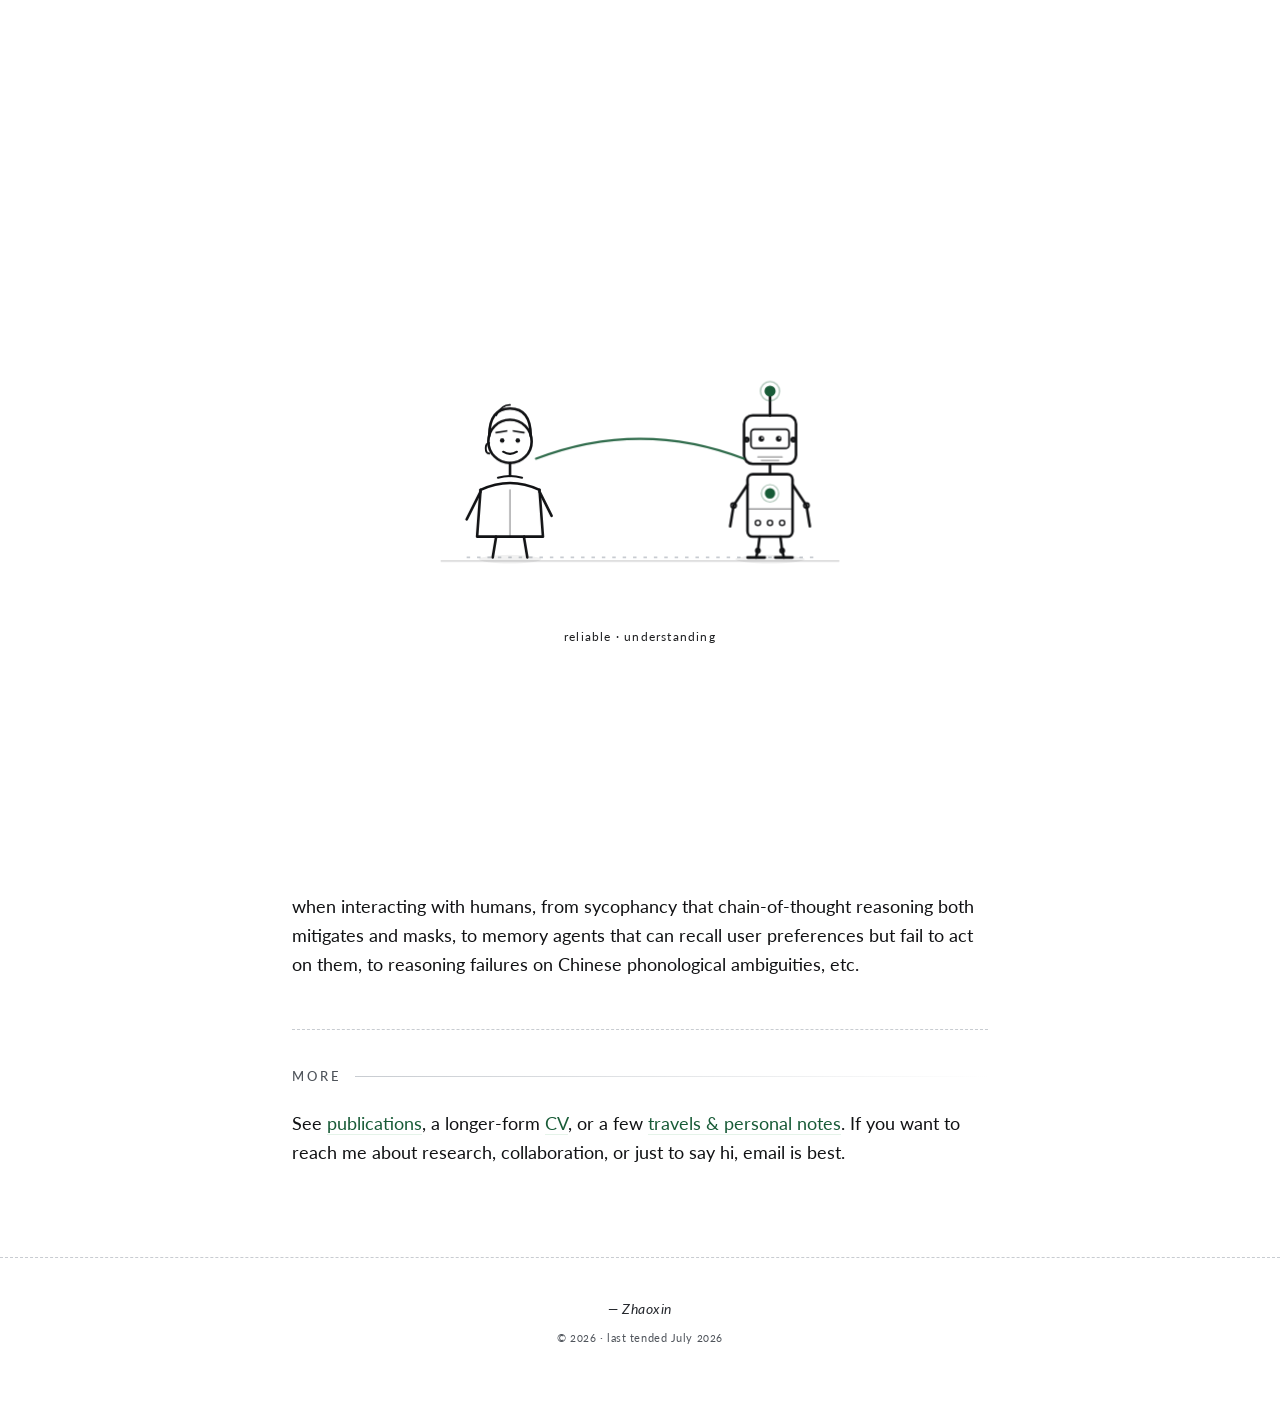
==== commit d0e02a34: "更新时间" ====
--- a/index.html
+++ b/index.html
@@ -278,7 +278,7 @@
 
 <footer>
   <div class="sig">— Zhaoxin</div>
-  <div>&copy; <span data-year></span> · last tended <span id="last-upd">April 2026</span></div>
+  <div>&copy; <span data-year></span> · last tended <span id="last-upd">July 2026</span></div>
 </footer>
 
 <script src="assets/site.js?v=6"></script>
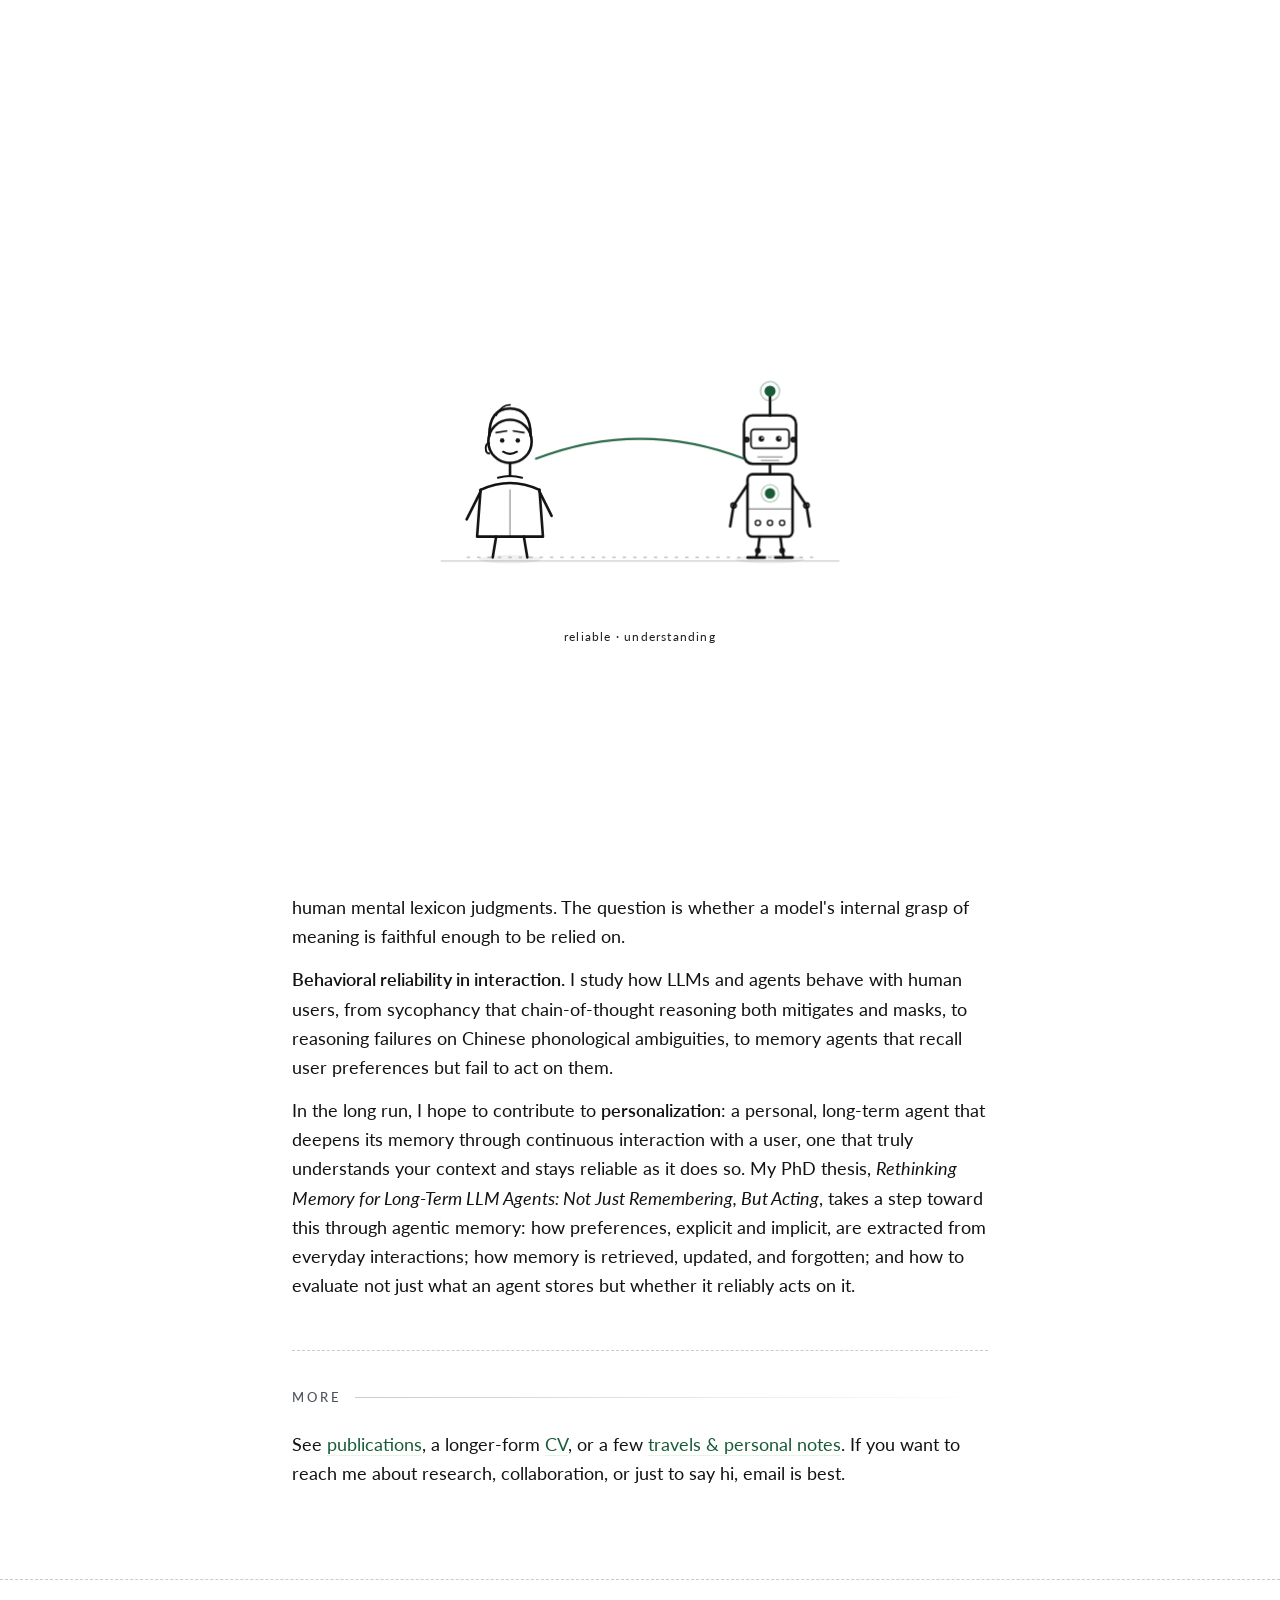
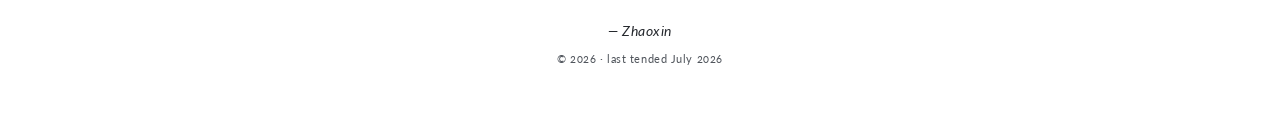
==== commit 0006a8f7: "更新index.html" ====
--- a/index.html
+++ b/index.html
@@ -259,11 +259,19 @@
     </p>
 
     <p class="pull">
-      My research asks two connected questions: do LLMs truly understand human language, and can we rely on them when they interact with humans?
-    </p>
-
-    <p class="body-text">
-      In practice, my work splits into two threads. First, I probe how LLMs represent human language: whether enabling bidirectional attention in autoregressive LLMs reshapes their lexical <strong>semantic representations</strong>, and how their embeddings compare to human mental lexicon judgments. Second, I study the <strong>reliability</strong> of LLMs and LLM-based agents when interacting with humans, from sycophancy that chain-of-thought reasoning both mitigates and masks, to memory agents that can recall user preferences but fail to act on them, to reasoning failures on Chinese phonological ambiguities, etc.
+      My research asks a central question: can we rely on LLMs and LLM-based agents when they interact with humans? I study this at two levels: how models represent meaning internally, and how they behave when interacting with people.
+    </p>
+
+    <p class="body-text">
+      <strong>Internal representations (reliability and interpretability).</strong> I probe how LLMs represent human language: whether enabling bidirectional attention in autoregressive LLMs reshapes their lexical semantic representations, and how their embeddings compare to human mental lexicon judgments. The question is whether a model's internal grasp of meaning is faithful enough to be relied on.
+    </p>
+
+    <p class="body-text">
+      <strong>Behavioral reliability in interaction.</strong> I study how LLMs and agents behave with human users, from sycophancy that chain-of-thought reasoning both mitigates and masks, to reasoning failures on Chinese phonological ambiguities, to memory agents that recall user preferences but fail to act on them.
+    </p>
+
+    <p class="body-text">
+      In the long run, I hope to contribute to <strong>personalization</strong>: a personal, long-term agent that deepens its memory through continuous interaction with a user, one that truly understands your context and stays reliable as it does so. My PhD thesis, <em>Rethinking Memory for Long-Term LLM Agents: Not Just Remembering, But Acting</em>, takes a step toward this through agentic memory: how preferences, explicit and implicit, are extracted from everyday interactions; how memory is retrieved, updated, and forgotten; and how to evaluate not just what an agent stores but whether it reliably acts on it.
     </p>
   </section>
 
